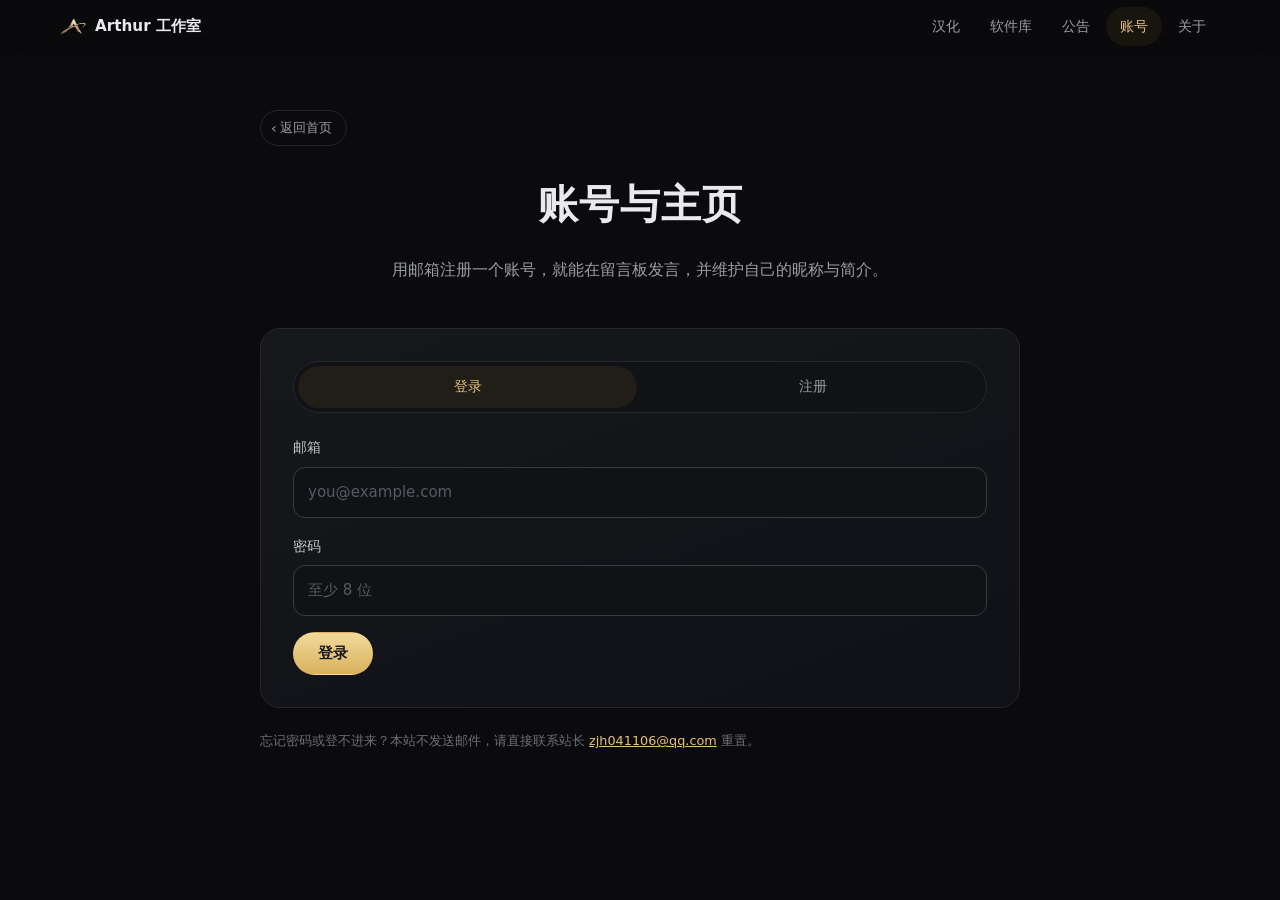
==== account.html @ 4f66f98a "feat: 邮箱登录 + 个人主页 + 站长审核留言板（Supabase RLS）" ====
<!DOCTYPE html>
<html lang="zh-CN">
<head>
  <meta charset="UTF-8">
  <meta name="viewport" content="width=device-width, initial-scale=1.0">
  <title>Arthur 工作室 - 账号与主页</title>
  <meta name="description" content="注册 Arthur 工作室账号，在留言板发言并维护自己的昵称与简介。">
  <meta name="theme-color" content="#0b0b0d">
  <link rel="icon" href="logo-mark.png">
  <link rel="stylesheet" href="subpage.css">
  <link rel="stylesheet" href="guestbook.css">
</head>

<body>

  <!-- ============ 常驻顶部导航：与公告页同一套，「账号」为当前栏目 ============ -->
  <nav class="globalnav" id="globalnav" aria-label="主导航">
    <div class="nav-inner">
      <a class="nav-brand" href="index.html">
        <img src="logo-mark.png" alt="" width="26" height="26">
        Arthur 工作室
      </a>

      <div class="nav-links">
        <a class="nav-link" href="index.html#hanhua">汉化</a>
        <a class="nav-link" href="softlib.html">软件库</a>
        <a class="nav-link" href="index.html#gonggao">公告</a>
        <a class="nav-link is-active" href="account.html" aria-current="page">账号</a>
        <a class="nav-link" href="index.html#about">关于</a>
      </div>
    </div>
  </nav>

  <div class="page">

    <a class="page-back" href="index.html"><span class="chev-l" aria-hidden="true">‹</span> 返回首页</a>

    <header class="hero">
      <h1>账号与主页</h1>
      <p>用邮箱注册一个账号，就能在留言板发言，并维护自己的昵称与简介。</p>
    </header>

    <!-- ============ 未登录：登录 / 注册 ============ -->
    <section class="panel" data-auth-guest>
      <div class="tabs" role="tablist" aria-label="登录或注册">
        <button class="tab is-active" type="button" data-tab="login">登录</button>
        <button class="tab" type="button" data-tab="signup">注册</button>
      </div>

      <form class="form" data-form-login>
        <label class="field">
          <span>邮箱</span>
          <input type="email" name="email" required autocomplete="username" placeholder="you@example.com">
        </label>
        <label class="field">
          <span>密码</span>
          <input type="password" name="password" required autocomplete="current-password" placeholder="至少 8 位">
        </label>
        <button class="btn btn-primary" type="submit">登录</button>
      </form>

      <form class="form" data-form-signup hidden>
        <label class="field">
          <span>昵称</span>
          <input type="text" name="username" required minlength="3" maxlength="20"
                 autocomplete="nickname" placeholder="3–20 个字符，会公开显示">
        </label>
        <label class="field">
          <span>邮箱</span>
          <input type="email" name="email" required autocomplete="username" placeholder="you@example.com">
        </label>
        <label class="field">
          <span>密码</span>
          <input type="password" name="password" required minlength="8"
                 autocomplete="new-password" placeholder="至少 8 位">
        </label>
        <button class="btn btn-primary" type="submit">注册并登录</button>
        <p class="form-hint">
          本站不发送任何邮件，注册后直接就能用。密码只用于这里，请不要复用其他网站的密码。
          注册即表示同意 <a href="privacy.html">隐私说明</a>。
        </p>
      </form>

      <p class="form-msg" data-guest-msg role="status"></p>
    </section>

    <!-- ============ 已登录：个人主页 ============ -->
    <section class="panel" data-auth-user hidden>
      <div class="profile-head">
        <span class="gb-avatar gb-avatar--lg" data-profile-avatar aria-hidden="true">?</span>
        <div>
          <h2 data-profile-name>加载中…</h2>
          <p class="profile-meta" data-profile-meta></p>
        </div>
        <button class="btn btn-ghost" type="button" data-action-logout>退出登录</button>
      </div>

      <h3 class="panel-sub">资料</h3>
      <form class="form" data-form-profile>
        <label class="field">
          <span>昵称</span>
          <input type="text" name="username" required minlength="3" maxlength="20">
        </label>
        <label class="field">
          <span>简介</span>
          <textarea name="bio" rows="3" maxlength="200" placeholder="一句话介绍自己（可选，最多 200 字）"></textarea>
        </label>
        <button class="btn btn-primary" type="submit">保存</button>
      </form>

      <h3 class="panel-sub">我的留言</h3>
      <ul class="gb-list" data-my-list></ul>
    </section>

    <p class="form-msg" data-user-msg role="status"></p>

    <p class="form-hint" style="margin-top:22px">
      忘记密码或登不进来？本站不发送邮件，请直接联系站长
      <a href="mailto:zjh041106@qq.com">zjh041106@qq.com</a> 重置。
    </p>

    <noscript>
      <p class="form-hint">账号功能需要启用 JavaScript 才能使用。</p>
    </noscript>

  </div>

  <!-- ============ 导航滚动态：一滚动就补一条细线 ============ -->
  <script>
    (function () {
      var nav = document.getElementById('globalnav');
      if (!nav) return;
      function onScroll() { nav.classList.toggle('is-stuck', window.scrollY > 4); }
      window.addEventListener('scroll', onScroll, { passive: true });
      onScroll();
    })();
  </script>

  <!-- supabase-js 放在仓库里，不用 CDN：国内加载稳、断网也能开 -->
  <script src="vendor/supabase.js" defer></script>
  <script src="supabase-client.js" defer></script>
  <script src="guestbook.js" defer></script>
  <script src="account.js" defer></script>
</body>
</html>
---- subpage.css ----
/* ============================================================
   账号页 / 站长后台 / 隐私说明 三个新页面的外壳样式
   —— 调色板与首页 :root 完全一致，导航与公告页同款；
   —— 首页不引用本文件，避免动到已有外观。
   ============================================================ */

* { margin: 0; padding: 0; box-sizing: border-box; }

:root {
  --bg: #0b0b0d;
  --bg-soft: #111216;
  --bg-deep: #08080a;
  --card: #17181c;
  --card-sel: #221d12;
  --line: #26272c;
  --line-soft: #232429;
  --line-strong: #3a3b42;
  --text: #eaeaec;
  --text-dim: #c4c6cb;
  --text-mute: #9a9da4;
  --text-faint: #6c6f76;
  --text-ghost: #565a61;
  --gold: #c9a227;
  --gold-line: rgba(201, 162, 39, 0.45);
  --gold-edge: #6b5620;
  --gold-wash: rgba(201, 162, 39, 0.08);
  --gold-wash-soft: rgba(201, 162, 39, 0.06);
  --gold-shadow: rgba(201, 162, 39, 0.26);
  --accent: #e3c274;
  --accent-hover: #f0d79a;
  --accent-line: rgba(227, 194, 116, 0.45);
  --accent-line-strong: rgba(227, 194, 116, 0.6);
  --accent-dot: rgba(227, 194, 116, 0.55);
  --accent-glow: rgba(227, 194, 116, 0.16);
  --accent-grad: linear-gradient(180deg, #f2d99b, #d9b25c);
  --accent-grad-hover: linear-gradient(180deg, #f9e5b8, #e6c877);
  --on-accent: #17181a;
  --warn: #f0b429;
  --warn-hover: #ffc95c;
  --warn-wash: rgba(240, 180, 41, 0.08);
  --warn-line: rgba(240, 180, 41, 0.38);
  --danger: #ff9c8a;
  --nav-h: 54px;
}

a { color: var(--accent); }

@view-transition { navigation: auto; }

.globalnav { view-transition-name: site-nav; }

::view-transition-old(root),
::view-transition-new(root) {
  animation-duration: 0.24s;
  animation-timing-function: cubic-bezier(0.33, 0, 0.2, 1);
}

::view-transition-old(site-nav),
::view-transition-new(site-nav) { animation: none; }

@supports not (view-transition-name: none) {
  body { animation: page-fade-in 0.26s ease-out both; }
}

@keyframes page-fade-in {
  from { opacity: 0; }
  to { opacity: 1; }
}

html { scroll-behavior: smooth; }

body {
  min-height: 100vh;
  background: var(--bg);
  color: var(--text);
  font-family: system-ui, -apple-system, "Segoe UI", "Microsoft YaHei", sans-serif;
  line-height: 1.8;
}

/* ---------- 顶部导航：与公告页同一套 ---------- */
.globalnav {
  position: sticky;
  top: 0;
  z-index: 60;
  height: var(--nav-h);
  background: rgba(11, 11, 13, 0.72);
  -webkit-backdrop-filter: saturate(180%) blur(20px);
  backdrop-filter: saturate(180%) blur(20px);
  border-bottom: 1px solid transparent;
  transition: border-color 0.25s, background 0.25s;
}

.globalnav.is-stuck {
  background: rgba(11, 11, 13, 0.86);
  border-bottom-color: var(--line);
}

.nav-inner {
  display: flex;
  align-items: center;
  gap: 30px;
  width: min(1160px, 92%);
  height: 100%;
  margin-inline: auto;
}

.nav-brand {
  display: inline-flex;
  align-items: center;
  gap: 9px;
  color: var(--text);
  font-size: 0.95rem;
  font-weight: 700;
  text-decoration: none;
  white-space: nowrap;
  flex: 0 0 auto;
}

.nav-brand img { width: 26px; height: 26px; object-fit: contain; }

.nav-links { display: flex; align-items: center; gap: 2px; margin-left: auto; }

.nav-link {
  padding: 7px 14px;
  border-radius: 999px;
  color: var(--text-mute);
  font-size: 0.9rem;
  text-decoration: none;
  white-space: nowrap;
  transition: color 0.2s, background 0.2s, transform 0.16s;
}

.nav-link:hover { color: var(--text); background: rgba(255, 255, 255, 0.05); }

.nav-link.is-active { color: var(--accent); background: var(--gold-wash); }

.nav-link:active { transform: scale(0.96); }

@media (max-width: 640px) {
  :root { --nav-h: 50px; }
  .nav-inner { gap: 10px; }
  .nav-brand { font-size: 0.86rem; gap: 7px; }
  .nav-brand img { width: 22px; height: 22px; }
  .nav-link { padding: 6px 8px; font-size: 0.82rem; }
}

[id] { scroll-margin-top: calc(var(--nav-h) + 16px); }

/* ---------- 页面主体 ---------- */
.page { width: min(760px, 92%); margin: 56px auto 80px; }
.page--wide { width: min(1040px, 94%); }

/* 返回入口：与公告页同款胶囊 */
.page-back {
  display: inline-flex;
  align-items: center;
  gap: 3px;
  margin-bottom: 22px;
  padding: 5px 14px 5px 10px;
  border: 1px solid var(--line);
  border-radius: 999px;
  color: var(--text-mute);
  font-size: 0.82rem;
  text-decoration: none;
  transition: color 0.2s, border-color 0.2s, background 0.2s, transform 0.16s;
}

.page-back:hover {
  color: var(--accent);
  border-color: var(--accent-line);
  background: var(--gold-wash);
}

.page-back:active { transform: scale(0.96); }
.page-back .chev-l { font-size: 1.1em; line-height: 1; transform: translateY(-0.5px); }

/* ---------- 欢迎区 ---------- */
.hero { text-align: center; margin-bottom: 44px; }
.hero h1 { font-size: clamp(1.75rem, 4.5vw, 2.5rem); letter-spacing: 1px; margin-bottom: 16px; }
.hero p { color: var(--text-mute); font-size: 0.98rem; max-width: 34em; margin: 0 auto; text-wrap: pretty; }

/* ---------- 面板 ---------- */
.panel {
  padding: clamp(20px, 3vw, 32px);
  border: 1px solid var(--line);
  border-radius: 20px;
  background: linear-gradient(160deg, #17181c 0%, #101116 100%);
}

.panel + .panel { margin-top: 18px; }
.panel[hidden] { display: none; }

.panel-sub {
  margin: 28px 0 14px;
  padding-top: 22px;
  border-top: 1px solid var(--line-soft);
  font-size: 1rem;
  font-weight: 700;
}

/* ---------- 标签页 ---------- */
.tabs {
  display: flex;
  gap: 6px;
  margin-bottom: 22px;
  padding: 4px;
  border: 1px solid var(--line);
  border-radius: 999px;
  background: var(--bg-soft);
}

.tab {
  flex: 1;
  padding: 8px 16px;
  border: 0;
  border-radius: 999px;
  background: none;
  color: var(--text-mute);
  font: inherit;
  font-size: 0.9rem;
  cursor: pointer;
  transition: color 0.2s, background 0.2s;
}

.tab:hover { color: var(--text); }
.tab.is-active { background: var(--gold-wash); color: var(--accent); }

/* ---------- 表单 ---------- */
.form { display: grid; gap: 16px; }
.form[hidden] { display: none; }

.field { display: grid; gap: 7px; }
.field > span { color: var(--text-dim); font-size: 0.86rem; }

.field input,
.field textarea {
  width: 100%;
  padding: 11px 14px;
  border: 1px solid var(--line-strong);
  border-radius: 12px;
  background: var(--bg-soft);
  color: var(--text);
  font: inherit;
  font-size: 0.94rem;
  transition: border-color 0.2s, box-shadow 0.2s;
}

.field input:focus,
.field textarea:focus {
  outline: none;
  border-color: var(--accent-line-strong);
  box-shadow: 0 0 0 3px var(--accent-glow);
}

.field input::placeholder,
.field textarea::placeholder { color: var(--text-ghost); }

.field textarea { resize: vertical; line-height: 1.7; }

.form .btn { justify-self: start; }
.form-hint { color: var(--text-faint); font-size: 0.8rem; line-height: 1.7; }

.form-msg { margin-top: 14px; color: var(--text-mute); font-size: 0.86rem; }
.form-msg:empty { display: none; }
.form-msg.is-ok { color: var(--accent); }
.form-msg.is-error { color: var(--danger); }

/* ---------- 资料头 ---------- */
.profile-head { display: flex; align-items: center; gap: 16px; flex-wrap: wrap; }
.profile-head h2 { font-size: 1.25rem; letter-spacing: 0.01em; }
.profile-meta { color: var(--text-faint); font-size: 0.82rem; }
.profile-head .btn { margin-left: auto; }

/* ---------- 按钮（与首页 .btn 同一套） ---------- */
.btn {
  display: inline-flex;
  align-items: center;
  justify-content: center;
  gap: 8px;
  padding: 11px 24px;
  border-radius: 999px;
  border: 1px solid transparent;
  font-size: 0.92rem;
  font-family: inherit;
  text-decoration: none;
  cursor: pointer;
  transition: background 0.2s, border-color 0.2s, color 0.2s, transform 0.2s, box-shadow 0.2s;
}

.btn-primary { background: var(--accent-grad); color: var(--on-accent); font-weight: 600; }

.btn-primary:hover {
  background: var(--accent-grad-hover);
  transform: translateY(-1px);
  box-shadow: 0 10px 26px var(--gold-shadow);
}

.btn-ghost { border-color: var(--accent-line); color: var(--accent); }
.btn-ghost:hover { border-color: var(--accent-line-strong); background: var(--gold-wash); }
.btn--danger { border-color: rgba(255, 156, 138, 0.45); color: var(--danger); }
.btn--danger:hover { background: rgba(255, 156, 138, 0.08); }
.btn--sm { padding: 5px 14px; font-size: 0.82rem; }
.btn:active { transform: scale(0.97); }
.btn:disabled { opacity: 0.55; cursor: default; transform: none; box-shadow: none; }

/* ---------- 后台：列表操作区 ---------- */
.adm-actions { display: flex; gap: 8px; flex-wrap: wrap; margin-top: 12px; }
.adm-meta { color: var(--text-faint); font-size: 0.8rem; margin-top: 8px; }
.adm-user { display: flex; align-items: center; gap: 12px; flex-wrap: wrap; padding: 12px 0; border-bottom: 1px solid var(--line-soft); }
.adm-user:last-child { border-bottom: 0; }
.adm-user-main { min-width: 0; flex: 1 1 200px; }
.adm-user-name { font-weight: 600; font-size: 0.92rem; }
.adm-user-sub { color: var(--text-faint); font-size: 0.78rem; }
.adm-tag { padding: 1px 8px; border-radius: 999px; border: 1px solid var(--line-strong); color: var(--text-faint); font-size: 0.72rem; }
.adm-tag--ok { border-color: var(--accent-line); background: var(--gold-wash); color: var(--accent); }
.adm-tag--warn { border-color: var(--warn-line); background: var(--warn-wash); color: var(--warn); }

/* ---------- 面板小标题 / 文档页 ---------- */
.panel-title { font-size: 1.05rem; font-weight: 700; margin-bottom: 14px; }

.doc h2 { font-size: 1.02rem; font-weight: 700; margin: 26px 0 10px; }
.doc h2:first-child { margin-top: 0; }
.doc p { color: var(--text-dim); font-size: 0.92rem; }
.doc p + p { margin-top: 10px; }
.doc ul { margin: 10px 0 0; padding-left: 1.2em; color: var(--text-dim); font-size: 0.92rem; }
.doc li + li { margin-top: 6px; }
.doc a { color: var(--accent); }

@media (max-width: 560px) {
  .page { margin: 36px auto 56px; }
  .profile-head .btn { margin-left: 0; width: 100%; }
  .form .btn { justify-self: stretch; }
}
---- guestbook.css ----
/* ============================================================
   留言板 / 账号 / 站长后台：新增组件样式
   —— 只新增 .gb-* 等类名，不改动任何页面原有外观；
   —— 颜色全部取全站变量（index.html 的 :root），换配色仍只改那一处。
   ============================================================ */

/* ---------- 容器 ---------- */
.gb { display: grid; gap: 16px; }

/* 输入区 / 未登录提示：与主推卡同色系，但更轻 */
.gb-composer {
  padding: 18px 20px;
  border: 1px solid var(--line);
  border-radius: 18px;
  background: linear-gradient(160deg, #17181c 0%, #101116 100%);
}

.gb-tip { color: var(--text-mute); font-size: 0.9rem; }
.gb-tip a { color: var(--accent); text-decoration: none; }
.gb-tip a:hover { text-decoration: underline; }

/* ---------- 输入框 ---------- */
.gb-textarea {
  width: 100%;
  min-height: 104px;
  padding: 13px 15px;
  border: 1px solid var(--line-strong);
  border-radius: 12px;
  background: var(--bg-soft);
  color: var(--text);
  font: inherit;
  font-size: 0.94rem;
  line-height: 1.75;
  resize: vertical;
  transition: border-color 0.2s, box-shadow 0.2s;
}

.gb-textarea::placeholder { color: var(--text-ghost); }

.gb-textarea:focus {
  outline: none;
  border-color: var(--accent-line-strong);
  box-shadow: 0 0 0 3px var(--accent-glow);
}

.gb-submit-row {
  display: flex;
  align-items: center;
  gap: 14px;
  margin-top: 12px;
  flex-wrap: wrap;
}

.gb-submit-row .btn { margin-left: auto; }

.gb-count { color: var(--text-faint); font-size: 0.8rem; font-variant-numeric: tabular-nums; }
.gb-count.is-over { color: var(--danger); }

.gb-hint { color: var(--text-faint); font-size: 0.8rem; }

/* ---------- 状态行 ---------- */
.gb-status {
  padding: 10px 14px;
  border: 1px solid var(--line);
  border-left: 3px solid var(--line-strong);
  border-radius: 10px;
  color: var(--text-mute);
  font-size: 0.86rem;
}

.gb-status[hidden] { display: none; }
.gb-status.is-ok { border-left-color: var(--accent); color: var(--text-dim); background: var(--gold-wash); }
.gb-status.is-error { border-left-color: var(--danger); color: var(--danger); background: rgba(255, 156, 138, 0.07); }

/* ---------- 列表 ---------- */
.gb-list { list-style: none; display: grid; gap: 12px; margin: 0; padding: 0; }

.gb-item {
  display: grid;
  grid-template-columns: 40px minmax(0, 1fr);
  gap: 14px;
  padding: 16px 18px;
  border: 1px solid var(--line);
  border-radius: 16px;
  background: var(--card);
}

/* 自己的留言（含待审）单独描金边，一眼能认出来 */
.gb-item.is-own {
  border-color: var(--accent-line);
  background: linear-gradient(160deg, #1b1a15 0%, #14151a 100%);
}

/* 头像占位：首字 + 昵称哈希出来的色相，不存图、不占带宽 */
.gb-avatar {
  display: inline-flex;
  align-items: center;
  justify-content: center;
  width: 40px;
  height: 40px;
  border-radius: 50%;
  background: hsl(var(--gb-hue, 42) 26% 23%);
  color: hsl(var(--gb-hue, 42) 60% 76%);
  font-size: 1rem;
  font-weight: 700;
  line-height: 1;
  user-select: none;
  flex: none;
}

.gb-avatar--lg { width: 56px; height: 56px; font-size: 1.35rem; }

.gb-item-body { min-width: 0; }

.gb-item-head { display: flex; align-items: baseline; gap: 10px; flex-wrap: wrap; }
.gb-name { font-weight: 600; font-size: 0.92rem; color: var(--text); }
.gb-time { color: var(--text-ghost); font-size: 0.78rem; font-variant-numeric: tabular-nums; }

.gb-badge {
  padding: 1px 8px;
  border-radius: 999px;
  border: 1px solid var(--warn-line);
  background: var(--warn-wash);
  color: var(--warn);
  font-size: 0.72rem;
  line-height: 1.7;
}

.gb-badge--mine { border-color: var(--accent-line); background: var(--gold-wash); color: var(--accent); }
.gb-badge--gone { border-color: var(--line-strong); background: transparent; color: var(--text-faint); }

.gb-text {
  margin-top: 8px;
  color: var(--text-dim);
  font-size: 0.92rem;
  white-space: pre-wrap;    /* 保留用户自己敲的换行 */
  overflow-wrap: anywhere;  /* 超长串不撑破卡片 */
}

.gb-act {
  margin-top: 10px;
  padding: 0;
  border: 0;
  background: none;
  color: var(--text-faint);
  font: inherit;
  font-size: 0.8rem;
  cursor: pointer;
  transition: color 0.2s;
}

.gb-act:hover { color: var(--danger); }

/* ---------- 加载更多 / 空状态 ---------- */
.gb-more-wrap { display: flex; justify-content: center; }
.gb-empty { padding: 28px 0; text-align: center; color: var(--text-faint); font-size: 0.88rem; }

@media (max-width: 560px) {
  .gb-item { grid-template-columns: 34px minmax(0, 1fr); gap: 11px; padding: 14px; }
  .gb-avatar { width: 34px; height: 34px; font-size: 0.9rem; }
}
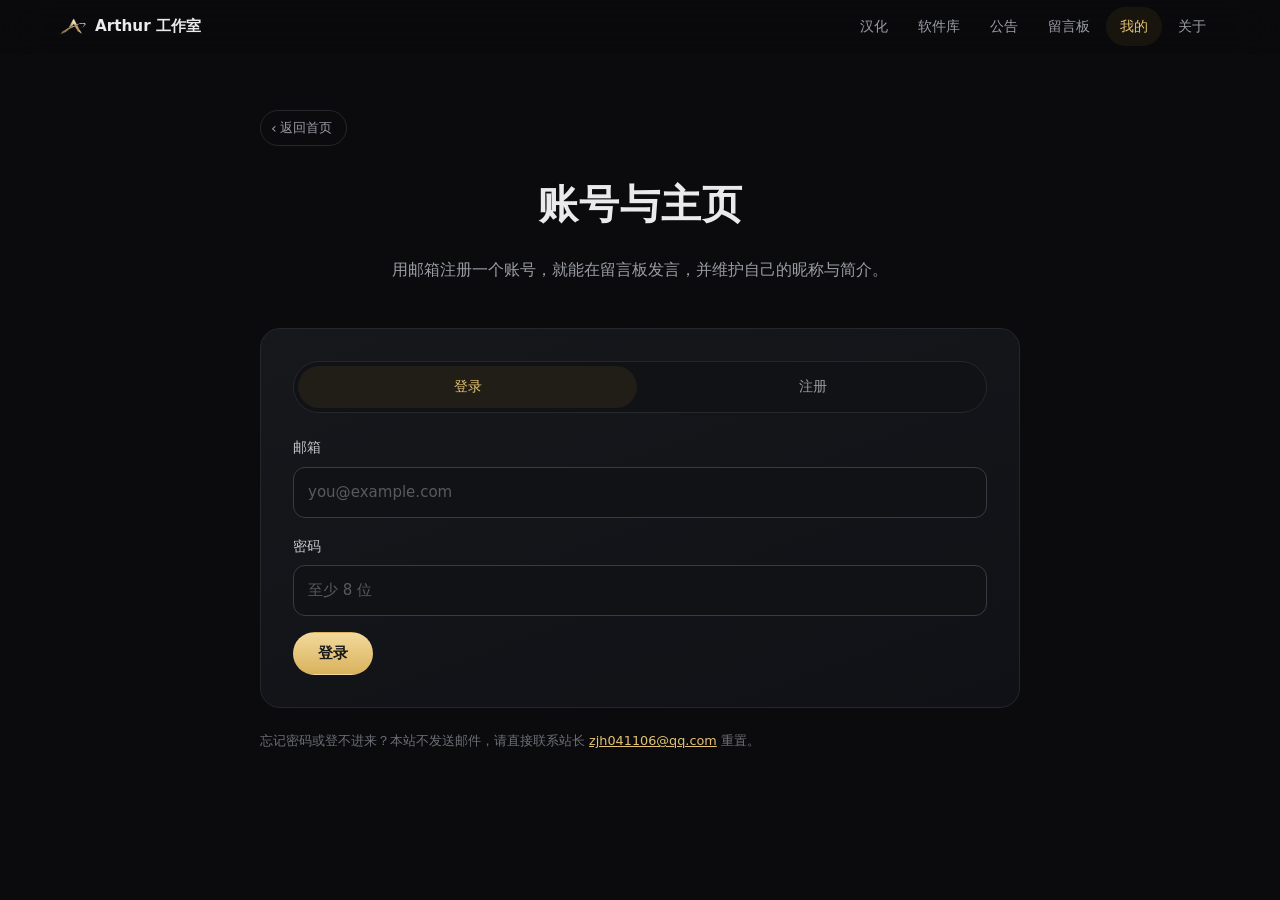
==== commit 43b84c9d: "feat(nav): 导航统一为 汉化/软件库/公告/留言板/我的/关于，账号改名我的" ====
--- a/account.html
+++ b/account.html
@@ -25,7 +25,8 @@
         <a class="nav-link" href="index.html#hanhua">汉化</a>
         <a class="nav-link" href="softlib.html">软件库</a>
         <a class="nav-link" href="index.html#gonggao">公告</a>
-        <a class="nav-link is-active" href="account.html" aria-current="page">账号</a>
+        <a class="nav-link" href="index.html#liuyan">留言板</a>
+        <a class="nav-link is-active" href="account.html" aria-current="page">我的</a>
         <a class="nav-link" href="index.html#about">关于</a>
       </div>
     </div>
--- a/subpage.css
+++ b/subpage.css
@@ -118,7 +118,17 @@
 
 .nav-brand img { width: 26px; height: 26px; object-fit: contain; }
 
-.nav-links { display: flex; align-items: center; gap: 2px; margin-left: auto; }
+.nav-links {
+  display: flex;
+  align-items: center;
+  gap: 2px;
+  margin-left: auto;
+  min-width: 0;
+  overflow-x: auto;          /* 窄屏放不下时可横向滑动，不会把整页撑宽 */
+  scrollbar-width: none;
+}
+
+.nav-links::-webkit-scrollbar { display: none; }
 
 .nav-link {
   padding: 7px 14px;
@@ -303,6 +313,38 @@
 .btn:active { transform: scale(0.97); }
 .btn:disabled { opacity: 0.55; cursor: default; transform: none; box-shadow: none; }
 
+/* ---------- 等待态：按钮里转圈 + 文案，避免"点了没反应" ---------- */
+.btn.is-loading,
+.gb-act.is-loading { pointer-events: none; }
+
+.btn.is-loading::before,
+.gb-act.is-loading::before {
+  content: "";
+  display: inline-block;
+  width: 0.78em;
+  height: 0.78em;
+  margin-right: 0.4em;
+  border: 2px solid currentColor;
+  border-top-color: transparent;
+  border-radius: 50%;
+  vertical-align: -0.08em;
+  animation: btn-spin 0.7s linear infinite;
+}
+
+/* 转圈时别被 :disabled 的 0.55 透明度糊掉 */
+.btn.is-loading:disabled { opacity: 0.85; }
+
+/* 提交中，表单里的输入框变淡，暗示"先别改" */
+.form[aria-busy="true"] .field input,
+.form[aria-busy="true"] .field textarea { opacity: 0.55; }
+
+@keyframes btn-spin { to { transform: rotate(360deg); } }
+
+@media (prefers-reduced-motion: reduce) {
+  .btn.is-loading::before,
+  .gb-act.is-loading::before { animation-duration: 2.4s; }
+}
+
 /* ---------- 后台：列表操作区 ---------- */
 .adm-actions { display: flex; gap: 8px; flex-wrap: wrap; margin-top: 12px; }
 .adm-meta { color: var(--text-faint); font-size: 0.8rem; margin-top: 8px; }
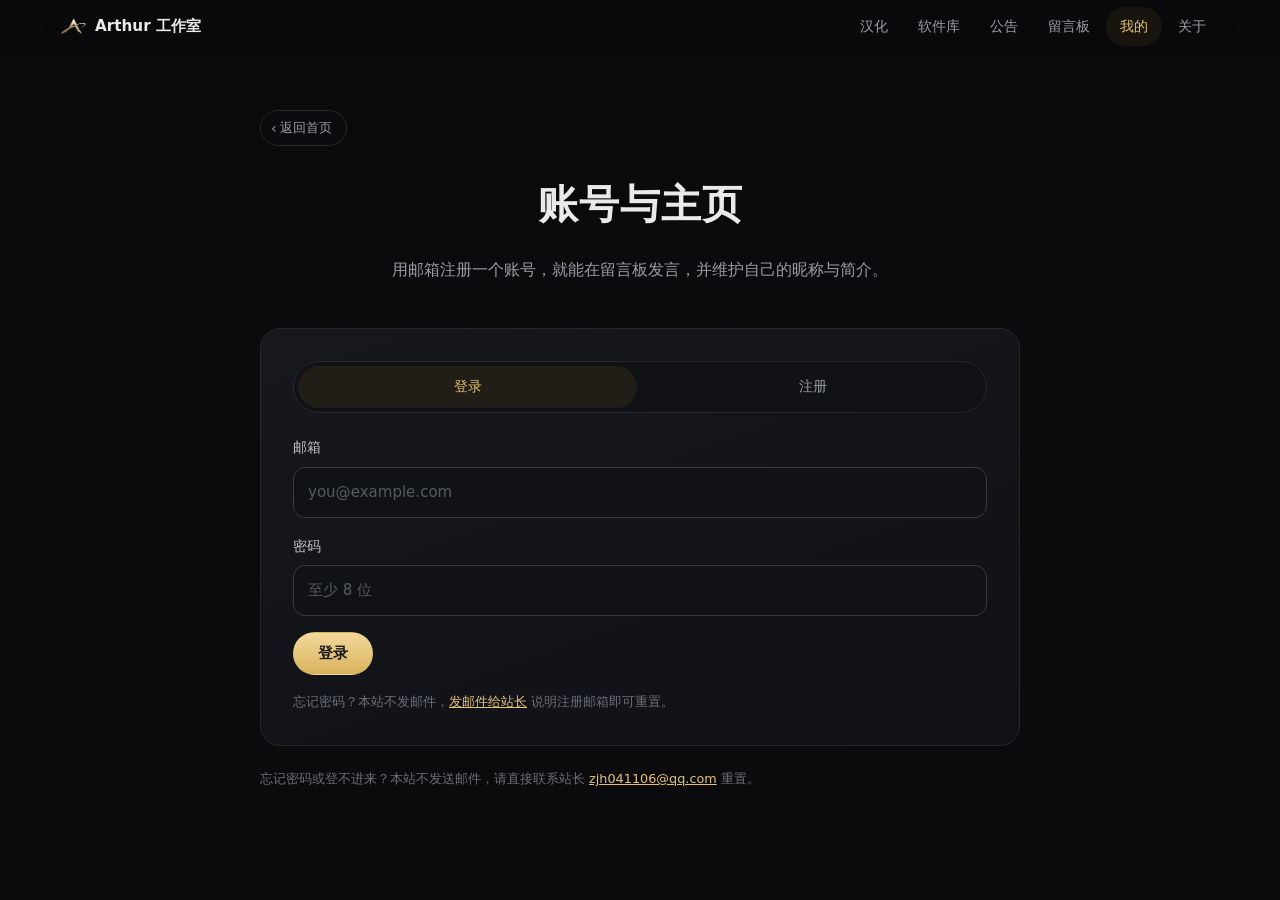
==== commit 42d5bbbb: "feat: 后台一键重置用户密码（本站不发邮件） - db/08_admin_reset_password.sql: gb_admin_users() 补 email 列；新增 gb_admin_re" ====
--- a/account.html
+++ b/account.html
@@ -58,6 +58,9 @@
           <input type="password" name="password" required autocomplete="current-password" placeholder="至少 8 位">
         </label>
         <button class="btn btn-primary" type="submit">登录</button>
+        <p class="form-hint">
+          忘记密码？本站不发邮件，<a href="mailto:zjh041106@qq.com">发邮件给站长</a> 说明注册邮箱即可重置。
+        </p>
       </form>
 
       <form class="form" data-form-signup hidden>
--- a/subpage.css
+++ b/subpage.css
@@ -275,6 +275,20 @@
 .form-msg.is-ok { color: var(--accent); }
 .form-msg.is-error { color: var(--danger); }
 
+/* ---------- 站长两步验证：二维码 ---------- */
+/* Supabase 返回的 qr_code 是一段 SVG，前端转成 data URI 塞进 <img>，
+   所以这里只需要一块白底把二维码衬出来。 */
+.mfa-qr { margin: 16px 0 10px; }
+.mfa-qr img {
+  display: block;
+  width: 180px;
+  height: 180px;
+  padding: 10px;
+  border-radius: 12px;
+  background: #fff;
+}
+.mfa-qr img:not([src]) { visibility: hidden; }
+
 /* ---------- 资料头 ---------- */
 .profile-head { display: flex; align-items: center; gap: 16px; flex-wrap: wrap; }
 .profile-head h2 { font-size: 1.25rem; letter-spacing: 0.01em; }
@@ -357,6 +371,21 @@
 .adm-tag--ok { border-color: var(--accent-line); background: var(--gold-wash); color: var(--accent); }
 .adm-tag--warn { border-color: var(--warn-line); background: var(--warn-wash); color: var(--warn); }
 
+/* ---------- 后台：重置密码弹窗 ---------- */
+.adm-dialog {
+  width: min(460px, calc(100vw - 28px));
+  padding: 0;
+  border: 1px solid var(--line-strong);
+  border-radius: 16px;
+  background: var(--card);
+  color: var(--text);
+  box-shadow: 0 24px 60px rgba(0, 0, 0, 0.55);
+}
+.adm-dialog::backdrop { background: rgba(0, 0, 0, 0.62); }
+.adm-dialog-inner { display: grid; gap: 14px; padding: 22px 22px 18px; }
+.adm-dialog-inner .panel-title { margin-bottom: 0; }
+.adm-dialog-actions { display: flex; justify-content: flex-end; flex-wrap: wrap; gap: 10px; margin-top: 2px; }
+
 /* ---------- 面板小标题 / 文档页 ---------- */
 .panel-title { font-size: 1.05rem; font-weight: 700; margin-bottom: 14px; }
 
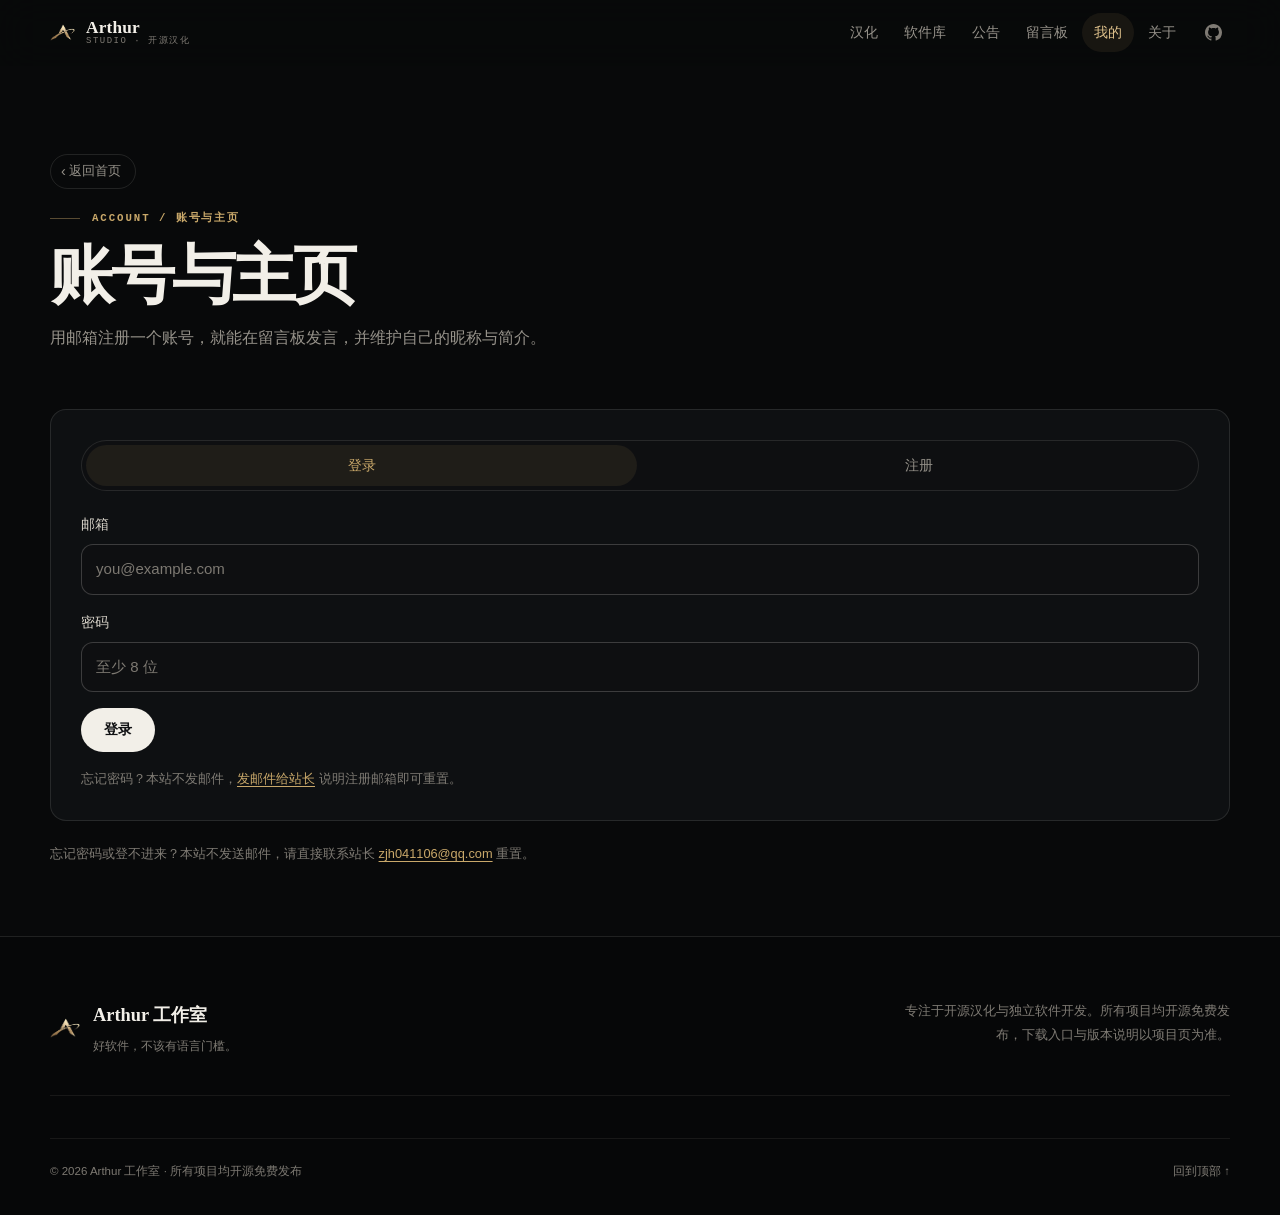
==== commit b667a53e: "账号页（我的）对齐全站黑金主题：新导航/页首/卡片/footer" ====
--- a/account.html
+++ b/account.html
@@ -8,41 +8,71 @@
   <meta name="theme-color" content="#0b0b0d">
   <link rel="icon" href="logo-mark.png">
   <link rel="stylesheet" href="subpage.css">
+  <link rel="stylesheet" href="stage1.css">
   <link rel="stylesheet" href="guestbook.css">
+  <link rel="stylesheet" href="stage4.css">
 </head>
 
 <body>
 
-  <!-- ============ 常驻顶部导航：与公告页同一套，「账号」为当前栏目 ============ -->
+  <a class="skip-link" href="#main-content">跳到主要内容</a>
+
+  <!-- ============ 常驻顶部导航：与全站同一套，「我的」为当前栏目 ============ -->
   <nav class="globalnav" id="globalnav" aria-label="主导航">
-    <div class="nav-inner">
-      <a class="nav-brand" href="index.html">
-        <img src="logo-mark.png" alt="" width="26" height="26">
-        Arthur 工作室
+    <div class="wrap">
+      <a class="nav-brand" href="index.html" aria-label="Arthur 工作室首页">
+        <img src="logo-mark.png" alt="" width="25" height="25">
+        <span class="nav-brand-name">
+          <strong>Arthur</strong>
+          <small>Studio · 开源汉化</small>
+        </span>
       </a>
 
       <div class="nav-links">
         <a class="nav-link" href="index.html#hanhua">汉化</a>
         <a class="nav-link" href="softlib.html">软件库</a>
-        <a class="nav-link" href="index.html#gonggao">公告</a>
+        <a class="nav-link" href="notice.html">公告</a>
         <a class="nav-link" href="index.html#liuyan">留言板</a>
         <a class="nav-link is-active" href="account.html" aria-current="page">我的</a>
         <a class="nav-link" href="index.html#about">关于</a>
-      </div>
+        <a class="nav-gh" href="https://github.com" target="_blank" rel="noopener" aria-label="GitHub 首页">
+          <svg width="17" height="17" viewBox="0 0 16 16" fill="currentColor" aria-hidden="true">
+            <path d="M8 0C3.58 0 0 3.58 0 8c0 3.54 2.29 6.53 5.47 7.59.4.07.55-.17.55-.38 0-.19-.01-.82-.01-1.49-2.01.37-2.53-.49-2.69-.94-.09-.23-.48-.94-.82-1.13-.28-.15-.68-.52-.01-.53.63-.01 1.08.58 1.23.82.72 1.21 1.87.87 2.33.66.07-.52.28-.87.51-1.07-1.78-.2-3.64-.89-3.64-3.95 0-.87.31-1.59.82-2.15-.08-.2-.36-1.02.08-2.12 0 0 .67-.21 2.2.82.64-.18 1.32-.27 2-.27s1.36.09 2 .27c1.53-1.04 2.2-.82 2.2-.82.44 1.1.16 1.92.08 2.12.51.56.82 1.27.82 2.15 0 3.07-1.87 3.75-3.65 3.95.29.25.54.73.54 1.48 0 1.07-.01 1.93-.01 2.2 0 .21.15.46.55.38A8.01 8.01 0 0 0 16 8c0-4.42-3.58-8-8-8z"/>
+          </svg>
+        </a>
+      </div>
+
+      <details class="nav-mobile">
+        <summary aria-label="打开导航菜单"><span></span><span></span></summary>
+        <nav class="nav-mobile-panel" aria-label="移动端导航">
+          <a href="index.html#hanhua">汉化 <span>01</span></a>
+          <a href="softlib.html">软件库 <span>02</span></a>
+          <a href="notice.html">公告 <span>03</span></a>
+          <a href="index.html#liuyan">留言板 <span>04</span></a>
+          <a href="account.html">我的 <span>05</span></a>
+          <a href="index.html#about">关于 <span>06</span></a>
+          <a href="https://github.com" target="_blank" rel="noopener">GitHub <span>↗</span></a>
+        </nav>
+      </details>
     </div>
   </nav>
 
-  <div class="page">
-
-    <a class="page-back" href="index.html"><span class="chev-l" aria-hidden="true">‹</span> 返回首页</a>
-
-    <header class="hero">
-      <h1>账号与主页</h1>
-      <p>用邮箱注册一个账号，就能在留言板发言，并维护自己的昵称与简介。</p>
-    </header>
+<main id="main-content">
+
+  <header class="admin-head">
+    <div class="wrap">
+      <a class="page-back" href="index.html"><span class="chev-l" aria-hidden="true">‹</span> 返回首页</a>
+      <p class="eyebrow">Account / 账号与主页</p>
+      <h1 class="admin-title">账号与主页</h1>
+      <p class="admin-lead">用邮箱注册一个账号，就能在留言板发言，并维护自己的昵称与简介。</p>
+    </div>
+  </header>
+
+  <div class="section admin-body">
+    <div class="wrap">
 
     <!-- ============ 未登录：登录 / 注册 ============ -->
-    <section class="panel" data-auth-guest>
+    <section class="adm-card" data-auth-guest>
       <div class="tabs" role="tablist" aria-label="登录或注册">
         <button class="tab is-active" type="button" data-tab="login">登录</button>
         <button class="tab" type="button" data-tab="signup">注册</button>
@@ -89,12 +119,16 @@
     </section>
 
     <!-- ============ 已登录：个人主页 ============ -->
-    <section class="panel" data-auth-user hidden>
+    <section class="adm-card" data-auth-user hidden>
       <div class="profile-head">
         <span class="gb-avatar gb-avatar--lg" data-profile-avatar aria-hidden="true">?</span>
         <div>
           <h2 data-profile-name>加载中…</h2>
           <p class="profile-meta" data-profile-meta></p>
+          <p class="form-msg is-error" data-ban-note hidden></p>
+          <p class="form-hint" data-guest-hint hidden>
+            这是一张游客通行证：昵称由系统分配，不能修改。想自定义资料请注册正式账号。
+          </p>
         </div>
         <button class="btn btn-ghost" type="button" data-action-logout>退出登录</button>
       </div>
@@ -127,22 +161,64 @@
       <p class="form-hint">账号功能需要启用 JavaScript 才能使用。</p>
     </noscript>
 
-  </div>
+      </div>
+    </div>
+
+  </main>
+
+  <footer>
+    <div class="wrap">
+      <div class="footer-top">
+        <a class="footer-brand" href="index.html">
+          <img src="logo-mark.png" alt="" width="30" height="30">
+          <span class="footer-brand-name">
+            <strong>Arthur 工作室</strong>
+            <span>好软件，不该有语言门槛。</span>
+          </span>
+        </a>
+        <p class="footer-statement">专注于开源汉化与独立软件开发。所有项目均开源免费发布，下载入口与版本说明以项目页为准。</p>
+      </div>
+      <div class="footer-bottom">
+        <span>© <span id="year"></span> Arthur 工作室 · 所有项目均开源免费发布</span>
+        <a href="#main-content">回到顶部 ↑</a>
+      </div>
+    </div>
+  </footer>
 
   <!-- ============ 导航滚动态：一滚动就补一条细线 ============ -->
   <script>
     (function () {
       var nav = document.getElementById('globalnav');
-      if (!nav) return;
-      function onScroll() { nav.classList.toggle('is-stuck', window.scrollY > 4); }
-      window.addEventListener('scroll', onScroll, { passive: true });
-      onScroll();
+      if (nav) {
+        function onScroll() { nav.classList.toggle('is-stuck', window.scrollY > 4); }
+        window.addEventListener('scroll', onScroll, { passive: true });
+        onScroll();
+      }
+
+      /* 移动端导航：点链接或点空白处收起，Esc 关闭 */
+      var mobileNav = document.querySelector('.nav-mobile');
+      if (mobileNav) {
+        mobileNav.querySelectorAll('a').forEach(function (a) {
+          a.addEventListener('click', function () { mobileNav.open = false; });
+        });
+        document.addEventListener('click', function (e) {
+          if (mobileNav.open && !mobileNav.contains(e.target)) mobileNav.open = false;
+        });
+        document.addEventListener('keydown', function (e) {
+          if (e.key === 'Escape') mobileNav.open = false;
+        });
+      }
+
+      var yearEl = document.getElementById('year');
+      if (yearEl) yearEl.textContent = new Date().getFullYear();
     })();
   </script>
 
   <!-- supabase-js 放在仓库里，不用 CDN：国内加载稳、断网也能开 -->
   <script src="vendor/supabase.js" defer></script>
+  <script src="supabase-env.local.js" defer></script>
   <script src="supabase-client.js" defer></script>
+  <script src="activity.js" defer></script>
   <script src="guestbook.js" defer></script>
   <script src="account.js" defer></script>
 </body>
--- a/subpage.css
+++ b/subpage.css
@@ -371,6 +371,9 @@
 .adm-tag--ok { border-color: var(--accent-line); background: var(--gold-wash); color: var(--accent); }
 .adm-tag--warn { border-color: var(--warn-line); background: var(--warn-wash); color: var(--warn); }
 
+/* 封号弹窗里的快捷时长按钮 */
+.adm-quick { display: flex; flex-wrap: wrap; gap: 8px; }
+
 /* ---------- 后台：重置密码弹窗 ---------- */
 .adm-dialog {
   width: min(460px, calc(100vw - 28px));
--- a/stage1.css
+++ b/stage1.css
@@ -0,0 +1,3291 @@
+/* ============================================================
+   Arthur Studio · Stage 1 visual system
+   Scope: index.html + silverdaw.html only.
+   Legacy variable names are kept because the shared guestbook /
+   guest-gate / download-gate code still reads them.
+   ============================================================ */
+
+:root {
+  --bg: #08090a;
+  --bg-soft: #0e0f11;
+  --bg-deep: #060708;
+  --surface: #0e1012;
+  --surface-2: #131519;
+  --surface-3: #191b1f;
+  --line: rgba(244, 241, 234, 0.11);
+  --line-soft: rgba(244, 241, 234, 0.07);
+  --line-strong: rgba(244, 241, 234, 0.2);
+  --ink: #f2efe8;
+  --ink-soft: #d8d3c9;
+  --body: #b4b0a7;
+  --muted: #96928a;
+  --faint: #7f7b74;
+  --ghost: #7d7972;
+
+  --gold: #c9a86a;
+  --gold-bright: #e0c28d;
+  --gold-line: rgba(201, 168, 106, 0.42);
+  --gold-line-strong: rgba(201, 168, 106, 0.68);
+  --gold-wash: rgba(201, 168, 106, 0.09);
+  --gold-wash-soft: rgba(201, 168, 106, 0.055);
+  --gold-shadow: rgba(201, 168, 106, 0.2);
+  --gold-edge: #715b32;
+
+  /* Legacy aliases used by shared JS/CSS */
+  --card: #0e1012;
+  --card-sel: #1b1914;
+  --text: #f2efe8;
+  --text-dim: #d8d3c9;
+  --text-mute: #96928a;
+  --text-faint: #7f7b74;
+  --text-ghost: #7d7972;
+  --accent: #c9a86a;
+  --accent-hover: #e0c28d;
+  --accent-line: rgba(201, 168, 106, 0.42);
+  --accent-line-strong: rgba(201, 168, 106, 0.68);
+  --accent-dot: rgba(201, 168, 106, 0.6);
+  --accent-glow: rgba(201, 168, 106, 0.14);
+  --accent-grad: linear-gradient(180deg, #f7f3ea, #ded8ca);
+  --accent-grad-hover: linear-gradient(180deg, #fffdf7, #ece6d9);
+  --on-accent: #111214;
+  --paper: #f2efe8;
+  --on-paper: #111214;
+
+  --warn: #e8b45d;
+  --warn-hover: #f5ca7e;
+  --warn-wash: rgba(232, 180, 93, 0.08);
+  --warn-line: rgba(232, 180, 93, 0.34);
+  --danger: #ee9c8c;
+
+  --font-sans: "SF Pro Display", "SF Pro Text", -apple-system, BlinkMacSystemFont,
+    "Segoe UI", "PingFang SC", "Hiragino Sans GB", "Microsoft YaHei", sans-serif;
+  --font-serif: "Iowan Old Style", "Baskerville", "Times New Roman",
+    "Songti SC", "STSong", serif;
+  --font-mono: "SFMono-Regular", "Cascadia Code", "Roboto Mono", Consolas,
+    "Liberation Mono", monospace;
+
+  --nav-h: 66px;
+  --chap-h: 52px;
+  --wrap: min(1180px, calc(100% - 48px));
+  --ease: cubic-bezier(0.22, 0.61, 0.36, 1);
+  --radius-lg: 24px;
+  --radius-md: 16px;
+  --radius-sm: 10px;
+}
+
+*,
+*::before,
+*::after {
+  box-sizing: border-box;
+  margin: 0;
+  padding: 0;
+}
+
+html {
+  scroll-behavior: smooth;
+  background: var(--bg);
+  -webkit-text-size-adjust: 100%;
+}
+
+html.is-restoring {
+  scroll-behavior: auto;
+}
+
+body {
+  min-width: 0;
+  background: var(--bg);
+  color: var(--body);
+  font-family: var(--font-sans);
+  font-size: 16px;
+  line-height: 1.75;
+  -webkit-font-smoothing: antialiased;
+  text-rendering: optimizeLegibility;
+  font-feature-settings: "kern" 1, "liga" 1;
+}
+
+img {
+  display: block;
+  max-width: 100%;
+  height: auto;
+}
+
+button,
+input,
+textarea {
+  font: inherit;
+}
+
+button {
+  cursor: pointer;
+}
+
+a {
+  color: var(--accent);
+  text-decoration-thickness: 1px;
+  text-underline-offset: 3px;
+}
+
+::selection {
+  background: rgba(201, 168, 106, 0.28);
+  color: var(--ink);
+}
+
+:focus-visible {
+  outline: 2px solid var(--gold-bright);
+  outline-offset: 3px;
+}
+
+.skip-link {
+  position: fixed;
+  top: 10px;
+  left: 16px;
+  z-index: 200;
+  padding: 10px 16px;
+  border: 1px solid var(--gold-line-strong);
+  border-radius: 999px;
+  background: var(--surface-2);
+  color: var(--ink);
+  font-size: 0.84rem;
+  text-decoration: none;
+  transform: translateY(-160%);
+  transition: transform 0.2s var(--ease);
+}
+
+.skip-link:focus {
+  transform: translateY(0);
+}
+
+/* Cross-document fade, with the nav kept in place. */
+@view-transition {
+  navigation: auto;
+}
+
+.globalnav {
+  view-transition-name: site-nav;
+}
+
+::view-transition-old(root),
+::view-transition-new(root) {
+  animation-duration: 0.24s;
+  animation-timing-function: var(--ease);
+}
+
+::view-transition-old(site-nav),
+::view-transition-new(site-nav) {
+  animation: none;
+}
+
+@supports not (view-transition-name: none) {
+  body {
+    animation: page-fade-in 0.26s ease-out both;
+  }
+}
+
+@keyframes page-fade-in {
+  from { opacity: 0; }
+  to { opacity: 1; }
+}
+
+.wrap {
+  width: var(--wrap);
+  margin-inline: auto;
+}
+
+main {
+  display: block;
+}
+
+h1,
+h2,
+h3,
+h4 {
+  color: var(--ink);
+  font-weight: 600;
+  line-height: 1.22;
+  text-wrap: balance;
+}
+
+p {
+  text-wrap: pretty;
+}
+
+/* ---------- Shared editorial labels ---------- */
+
+.eyebrow {
+  display: flex;
+  align-items: center;
+  gap: 12px;
+  color: var(--gold);
+  font-family: var(--font-mono);
+  font-size: 0.67rem;
+  font-weight: 600;
+  letter-spacing: 0.18em;
+  line-height: 1.4;
+  text-transform: uppercase;
+}
+
+.eyebrow::before {
+  content: "";
+  width: 30px;
+  height: 1px;
+  flex: none;
+  background: var(--gold-line);
+}
+
+.eyebrow--plain::before {
+  display: none;
+}
+
+.mono {
+  font-family: var(--font-mono);
+  font-variant-numeric: tabular-nums;
+}
+
+/* ---------- Buttons ---------- */
+
+.btn {
+  display: inline-flex;
+  align-items: center;
+  justify-content: center;
+  gap: 9px;
+  min-height: 44px;
+  padding: 0 22px;
+  border: 1px solid transparent;
+  border-radius: 999px;
+  background: transparent;
+  color: var(--ink);
+  font-size: 0.9rem;
+  font-weight: 600;
+  line-height: 1.2;
+  text-decoration: none;
+  cursor: pointer;
+  transition: color 0.2s var(--ease), background 0.2s var(--ease),
+    border-color 0.2s var(--ease), transform 0.2s var(--ease),
+    box-shadow 0.2s var(--ease);
+}
+
+.btn-primary {
+  background: var(--paper);
+  color: var(--on-paper);
+}
+
+.btn-primary:hover {
+  background: #fffdf8;
+  transform: translateY(-1px);
+  box-shadow: 0 14px 34px rgba(0, 0, 0, 0.42);
+}
+
+.btn-ghost {
+  border-color: var(--line-strong);
+  color: var(--ink-soft);
+}
+
+.btn-ghost:hover {
+  border-color: var(--gold-line);
+  background: var(--gold-wash-soft);
+  color: var(--gold-bright);
+}
+
+.btn-quiet {
+  min-height: 40px;
+  padding: 0 4px;
+  color: var(--body);
+}
+
+.btn-quiet:hover {
+  color: var(--ink);
+}
+
+.btn:active {
+  transform: scale(0.97);
+}
+
+.btn[disabled],
+.btn.is-loading {
+  cursor: wait;
+  opacity: 0.6;
+}
+
+.ctas {
+  display: flex;
+  flex-wrap: wrap;
+  gap: 12px;
+}
+
+/* ---------- Sticky navigation ---------- */
+
+.globalnav {
+  position: sticky;
+  top: 0;
+  z-index: 80;
+  height: var(--nav-h);
+  background: rgba(8, 9, 10, 0.78);
+  border-bottom: 1px solid transparent;
+  -webkit-backdrop-filter: saturate(160%) blur(22px);
+  backdrop-filter: saturate(160%) blur(22px);
+  transition: background 0.25s var(--ease), border-color 0.25s var(--ease);
+}
+
+.globalnav.is-stuck {
+  background: rgba(8, 9, 10, 0.92);
+  border-bottom-color: var(--line-soft);
+}
+
+.globalnav .wrap {
+  display: flex;
+  align-items: center;
+  gap: 30px;
+  height: 100%;
+}
+
+.nav-brand {
+  display: inline-flex;
+  align-items: center;
+  gap: 11px;
+  flex: 0 0 auto;
+  color: var(--ink);
+  text-decoration: none;
+}
+
+.nav-brand img {
+  width: 25px;
+  height: 25px;
+  object-fit: contain;
+}
+
+.nav-brand-name {
+  display: grid;
+  gap: 1px;
+  line-height: 1;
+}
+
+.nav-brand-name strong {
+  font-family: var(--font-serif);
+  font-size: 1.08rem;
+  font-weight: 600;
+  letter-spacing: 0.01em;
+}
+
+.nav-brand-name small {
+  color: var(--faint);
+  font-family: var(--font-mono);
+  font-size: 0.56rem;
+  font-weight: 500;
+  letter-spacing: 0.17em;
+  text-transform: uppercase;
+}
+
+.nav-links {
+  display: flex;
+  align-items: center;
+  gap: 2px;
+  margin-left: auto;
+}
+
+.nav-link {
+  padding: 8px 12px;
+  border-radius: 999px;
+  color: var(--muted);
+  font-size: 0.85rem;
+  text-decoration: none;
+  white-space: nowrap;
+  transition: color 0.2s var(--ease), background 0.2s var(--ease);
+}
+
+.nav-link:hover {
+  color: var(--ink);
+  background: rgba(244, 241, 234, 0.05);
+}
+
+.nav-link.is-active {
+  color: var(--gold-bright);
+  background: var(--gold-wash);
+}
+
+.nav-account {
+  margin-left: 8px;
+  padding-inline: 15px;
+  border: 1px solid var(--line);
+  color: var(--ink-soft);
+}
+
+.nav-account:hover {
+  border-color: var(--line-strong);
+  background: transparent;
+}
+
+.nav-gh {
+  display: inline-flex;
+  align-items: center;
+  justify-content: center;
+  width: 34px;
+  height: 34px;
+  margin-left: 6px;
+  border-radius: 50%;
+  color: var(--faint);
+  text-decoration: none;
+  transition: color 0.2s var(--ease), background 0.2s var(--ease);
+}
+
+.nav-gh:hover {
+  color: var(--ink);
+  background: rgba(244, 241, 234, 0.06);
+}
+
+/* CSS-only mobile menu; a tiny page script closes it on link click. */
+.nav-mobile {
+  display: none;
+  position: relative;
+  margin-left: auto;
+}
+
+.nav-mobile summary {
+  display: grid;
+  place-content: center;
+  width: 42px;
+  height: 42px;
+  border: 1px solid var(--line);
+  border-radius: 50%;
+  color: var(--ink);
+  cursor: pointer;
+  list-style: none;
+}
+
+.nav-mobile summary::-webkit-details-marker {
+  display: none;
+}
+
+.nav-mobile summary span {
+  display: block;
+  width: 17px;
+  height: 1px;
+  margin: 3px auto;
+  background: currentColor;
+  transition: transform 0.2s var(--ease);
+}
+
+.nav-mobile[open] summary span:first-child {
+  transform: translateY(3.5px) rotate(45deg);
+}
+
+.nav-mobile[open] summary span:last-child {
+  transform: translateY(-3.5px) rotate(-45deg);
+}
+
+.nav-mobile-panel {
+  position: absolute;
+  top: calc(100% + 12px);
+  right: 0;
+  width: min(286px, calc(100vw - 32px));
+  padding: 8px;
+  border: 1px solid var(--line);
+  border-radius: 16px;
+  background: var(--surface-2);
+  box-shadow: 0 28px 64px rgba(0, 0, 0, 0.55);
+}
+
+.nav-mobile-panel a {
+  display: flex;
+  align-items: center;
+  justify-content: space-between;
+  gap: 16px;
+  padding: 13px 12px;
+  border-bottom: 1px solid var(--line-soft);
+  color: var(--ink-soft);
+  font-size: 0.9rem;
+  text-decoration: none;
+}
+
+.nav-mobile-panel a:last-child {
+  border-bottom: 0;
+}
+
+.nav-mobile-panel a span {
+  color: var(--faint);
+  font-family: var(--font-mono);
+  font-size: 0.63rem;
+  letter-spacing: 0.1em;
+}
+
+.nav-mobile-panel a:hover {
+  color: var(--gold-bright);
+}
+
+/* ---------- Notice ticker ---------- */
+
+.notice-ticker {
+  border-bottom: 1px solid var(--line-soft);
+  background: rgba(14, 15, 17, 0.5);
+}
+
+.notice-ticker .wrap {
+  display: flex;
+  align-items: center;
+  gap: 16px;
+  min-height: 44px;
+}
+
+.notice-ticker-label {
+  flex: none;
+  color: var(--gold);
+  font-family: var(--font-mono);
+  font-size: 0.62rem;
+  font-weight: 600;
+  letter-spacing: 0.17em;
+  text-transform: uppercase;
+}
+
+.notice-ticker-text {
+  min-width: 0;
+  overflow: hidden;
+  color: var(--muted);
+  font-size: 0.8rem;
+  text-overflow: ellipsis;
+  white-space: nowrap;
+}
+
+.notice-ticker-link {
+  flex: none;
+  margin-left: auto;
+  color: var(--faint);
+  font-family: var(--font-mono);
+  font-size: 0.68rem;
+  letter-spacing: 0.04em;
+  text-decoration: none;
+}
+
+.notice-ticker-link:hover {
+  color: var(--gold-bright);
+}
+
+/* ---------- Section grammar ---------- */
+
+.section {
+  padding: clamp(76px, 9vw, 132px) 0;
+  border-top: 1px solid var(--line-soft);
+  scroll-margin-top: calc(var(--nav-h) + 24px);
+}
+
+#main,
+#main-content {
+  scroll-margin-top: var(--nav-h);
+}
+
+#prism,
+#chatbox,
+#choose {
+  scroll-margin-top: calc(var(--nav-h) + 24px);
+}
+
+#features,
+#zh,
+#get,
+#specs {
+  scroll-margin-top: calc(var(--nav-h) + var(--chap-h) + 24px);
+}
+
+.section-head {
+  display: grid;
+  grid-template-columns: minmax(0, 1fr) auto;
+  align-items: end;
+  gap: 28px;
+  margin-bottom: clamp(32px, 4.5vw, 56px);
+}
+
+.section-head > div {
+  max-width: 48em;
+}
+
+.section-head h2 {
+  margin-top: 15px;
+  font-size: clamp(2rem, 4.2vw, 3.3rem);
+  font-weight: 600;
+  letter-spacing: -0.045em;
+  line-height: 1.12;
+}
+
+.section-head p {
+  max-width: 42em;
+  margin-top: 14px;
+  color: var(--muted);
+  font-size: 0.98rem;
+  line-height: 1.9;
+}
+
+.section-more {
+  display: inline-flex;
+  align-items: center;
+  gap: 8px;
+  padding-bottom: 4px;
+  border-bottom: 1px solid var(--gold-line);
+  color: var(--gold);
+  font-family: var(--font-mono);
+  font-size: 0.7rem;
+  letter-spacing: 0.08em;
+  text-decoration: none;
+  white-space: nowrap;
+  transition: gap 0.2s var(--ease), color 0.2s var(--ease);
+}
+
+.section-more:hover {
+  gap: 12px;
+  color: var(--gold-bright);
+}
+
+/* ---------- Footer ---------- */
+
+footer {
+  padding: 62px 0 34px;
+  border-top: 1px solid var(--line);
+  background: var(--bg-deep);
+}
+
+.footer-top {
+  display: flex;
+  align-items: flex-start;
+  justify-content: space-between;
+  gap: 32px;
+  padding-bottom: 38px;
+  border-bottom: 1px solid var(--line-soft);
+}
+
+.footer-brand {
+  display: flex;
+  align-items: center;
+  gap: 13px;
+  color: var(--ink);
+  text-decoration: none;
+}
+
+.footer-brand img {
+  width: 30px;
+  height: 30px;
+  object-fit: contain;
+}
+
+.footer-brand-name {
+  display: grid;
+  gap: 4px;
+}
+
+.footer-brand-name strong {
+  font-family: var(--font-serif);
+  font-size: 1.15rem;
+  font-weight: 600;
+}
+
+.footer-brand-name span {
+  color: var(--faint);
+  font-size: 0.77rem;
+}
+
+.footer-statement {
+  max-width: 25em;
+  color: var(--faint);
+  font-size: 0.82rem;
+  line-height: 1.8;
+  text-align: right;
+}
+
+.footer-cols {
+  display: grid;
+  grid-template-columns: repeat(4, minmax(0, 1fr));
+  gap: 28px;
+  padding-top: 38px;
+}
+
+.footer-col h4 {
+  margin-bottom: 13px;
+  color: var(--ink-soft);
+  font-family: var(--font-mono);
+  font-size: 0.64rem;
+  font-weight: 600;
+  letter-spacing: 0.15em;
+  text-transform: uppercase;
+}
+
+.footer-col a {
+  display: block;
+  padding: 5px 0;
+  color: var(--faint);
+  font-size: 0.82rem;
+  text-decoration: none;
+  transition: color 0.2s var(--ease);
+}
+
+.footer-col a:hover {
+  color: var(--gold-bright);
+}
+
+.footer-bottom {
+  display: flex;
+  align-items: center;
+  justify-content: space-between;
+  gap: 16px;
+  flex-wrap: wrap;
+  margin-top: 42px;
+  padding-top: 22px;
+  border-top: 1px solid var(--line-soft);
+  color: var(--ghost);
+  font-size: 0.72rem;
+}
+
+.footer-bottom a {
+  color: var(--faint);
+  text-decoration: none;
+}
+
+.footer-bottom a:hover {
+  color: var(--gold-bright);
+}
+
+/* ============================================================
+   HOME
+   ============================================================ */
+
+.home-hero {
+  position: relative;
+  isolation: isolate;
+  overflow: hidden;
+  padding: clamp(64px, 9vw, 118px) 0 clamp(56px, 7vw, 92px);
+  border-bottom: 1px solid var(--line-soft);
+}
+
+.home-hero::before {
+  content: "";
+  position: absolute;
+  inset: 0;
+  z-index: -2;
+  background:
+    radial-gradient(circle at 78% 24%, rgba(201, 168, 106, 0.13), transparent 30%),
+    radial-gradient(circle at 18% 8%, rgba(244, 241, 234, 0.045), transparent 34%);
+}
+
+.home-hero::after {
+  content: "";
+  position: absolute;
+  inset: 0;
+  z-index: -1;
+  background-image:
+    linear-gradient(rgba(244, 241, 234, 0.035) 1px, transparent 1px),
+    linear-gradient(90deg, rgba(244, 241, 234, 0.035) 1px, transparent 1px);
+  background-size: 88px 88px;
+  -webkit-mask-image: linear-gradient(to bottom, rgba(0, 0, 0, 0.6), transparent 82%);
+  mask-image: linear-gradient(to bottom, rgba(0, 0, 0, 0.6), transparent 82%);
+  pointer-events: none;
+}
+
+.home-hero-grid {
+  display: grid;
+  grid-template-columns: minmax(0, 0.92fr) minmax(0, 1.08fr);
+  align-items: center;
+  gap: clamp(40px, 6vw, 92px);
+}
+
+.hero-copy h1 {
+  margin-top: 24px;
+  font-size: clamp(3.05rem, 7vw, 6.15rem);
+  font-weight: 600;
+  letter-spacing: -0.045em;
+  line-height: 1.04;
+}
+
+.hero-copy h1 .hero-line {
+  display: block;
+}
+
+.hero-copy h1 .hero-line + .hero-line {
+  margin-top: 0.04em;
+}
+
+.hero-copy h1 .hero-accent {
+  color: var(--gold-bright);
+}
+
+.hero-lead {
+  max-width: 35em;
+  margin-top: 28px;
+  color: var(--body);
+  font-size: clamp(1rem, 1.35vw, 1.12rem);
+  line-height: 1.95;
+}
+
+.hero-actions {
+  display: flex;
+  flex-wrap: wrap;
+  align-items: center;
+  gap: 12px;
+  margin-top: 32px;
+}
+
+.hero-meta {
+  display: grid;
+  grid-template-columns: repeat(3, minmax(0, 1fr));
+  gap: 0;
+  margin-top: 46px;
+  border-top: 1px solid var(--line);
+}
+
+.hero-meta > div {
+  padding: 16px 18px 0 0;
+}
+
+.hero-meta > div + div {
+  padding-left: 18px;
+  border-left: 1px solid var(--line-soft);
+}
+
+.hero-meta dt {
+  color: var(--faint);
+  font-family: var(--font-mono);
+  font-size: 0.6rem;
+  letter-spacing: 0.14em;
+  text-transform: uppercase;
+}
+
+.hero-meta dd {
+  margin-top: 4px;
+  color: var(--ink-soft);
+  font-size: 0.86rem;
+}
+
+/* Typographic product stage: a real screenshot, never a fabricated UI. */
+.hero-stage {
+  position: relative;
+  padding: 20px 0 0 18px;
+}
+
+.hero-stage::before {
+  content: "";
+  position: absolute;
+  inset: 0 34px 34px 0;
+  border: 1px solid var(--line);
+  border-radius: 22px;
+  pointer-events: none;
+}
+
+.hero-stage-label {
+  position: absolute;
+  top: 6px;
+  left: -8px;
+  color: var(--faint);
+  font-family: var(--font-mono);
+  font-size: 0.58rem;
+  letter-spacing: 0.16em;
+  writing-mode: vertical-rl;
+  transform: rotate(180deg);
+}
+
+.stage-frame {
+  position: relative;
+  overflow: hidden;
+  border: 1px solid var(--line-strong);
+  border-radius: 18px;
+  background: var(--surface);
+  box-shadow: 0 34px 90px rgba(0, 0, 0, 0.5);
+}
+
+.stage-chrome {
+  display: flex;
+  align-items: center;
+  gap: 7px;
+  padding: 10px 14px;
+  border-bottom: 1px solid var(--line-soft);
+  background: rgba(244, 241, 234, 0.025);
+}
+
+.stage-chrome i {
+  display: block;
+  width: 6px;
+  height: 6px;
+  border-radius: 50%;
+  background: var(--ghost);
+}
+
+.stage-chrome em {
+  margin-left: auto;
+  color: var(--faint);
+  font-family: var(--font-mono);
+  font-size: 0.55rem;
+  font-style: normal;
+  letter-spacing: 0.12em;
+  text-transform: uppercase;
+}
+
+.stage-frame img {
+  width: 100%;
+  aspect-ratio: 1400 / 831;
+  object-fit: cover;
+}
+
+.stage-badge {
+  position: absolute;
+  right: -10px;
+  bottom: -24px;
+  display: flex;
+  align-items: center;
+  gap: 10px;
+  min-width: 206px;
+  padding: 11px 14px;
+  border: 1px solid var(--line-strong);
+  border-radius: 13px;
+  background: rgba(14, 16, 18, 0.96);
+  box-shadow: 0 18px 42px rgba(0, 0, 0, 0.5);
+  -webkit-backdrop-filter: blur(12px);
+  backdrop-filter: blur(12px);
+}
+
+.stage-badge img {
+  width: 30px;
+  height: 30px;
+  object-fit: contain;
+}
+
+.stage-badge span {
+  display: grid;
+  gap: 2px;
+  color: var(--ink);
+  font-size: 0.78rem;
+  font-weight: 600;
+  line-height: 1.3;
+}
+
+.stage-badge small {
+  color: var(--faint);
+  font-family: var(--font-mono);
+  font-size: 0.58rem;
+  font-weight: 400;
+  letter-spacing: 0.06em;
+}
+
+.stage-note {
+  display: flex;
+  justify-content: space-between;
+  gap: 16px;
+  margin-top: 40px;
+  color: var(--ghost);
+  font-size: 0.68rem;
+  line-height: 1.6;
+}
+
+.stage-note span:last-child {
+  font-family: var(--font-mono);
+  letter-spacing: 0.06em;
+  white-space: nowrap;
+}
+
+/* ---------- What we do ---------- */
+
+.service-strip {
+  display: grid;
+  grid-template-columns: repeat(3, minmax(0, 1fr));
+  border-top: 1px solid var(--line);
+  border-bottom: 1px solid var(--line);
+}
+
+.service-item {
+  padding: 32px 34px 38px 0;
+}
+
+.service-item + .service-item {
+  padding-left: 34px;
+  border-left: 1px solid var(--line-soft);
+}
+
+.service-num {
+  color: var(--gold);
+  font-family: var(--font-mono);
+  font-size: 0.63rem;
+  font-weight: 600;
+  letter-spacing: 0.16em;
+}
+
+.service-item h3 {
+  margin-top: 18px;
+  font-size: 1.12rem;
+  font-weight: 600;
+  letter-spacing: -0.015em;
+}
+
+.service-item p {
+  margin-top: 10px;
+  color: var(--muted);
+  font-size: 0.88rem;
+  line-height: 1.85;
+}
+
+/* ---------- Project showcase ---------- */
+
+.project-feature {
+  display: grid;
+  grid-template-columns: minmax(0, 0.9fr) minmax(0, 1.1fr);
+  overflow: hidden;
+  border: 1px solid var(--line);
+  border-radius: var(--radius-lg);
+  background: var(--surface);
+}
+
+.project-feature-copy {
+  display: flex;
+  flex-direction: column;
+  padding: clamp(28px, 4vw, 54px);
+}
+
+.status {
+  display: inline-flex;
+  align-items: center;
+  gap: 8px;
+  align-self: flex-start;
+  color: var(--gold);
+  font-family: var(--font-mono);
+  font-size: 0.62rem;
+  font-weight: 600;
+  letter-spacing: 0.14em;
+  text-transform: uppercase;
+}
+
+.status::before {
+  content: "";
+  width: 6px;
+  height: 6px;
+  border-radius: 50%;
+  background: currentColor;
+  box-shadow: 0 0 12px var(--accent-dot);
+}
+
+.status--pending {
+  color: var(--warn);
+}
+
+.project-feature h2,
+.project-feature h3 {
+  margin-top: 20px;
+  font-size: clamp(1.9rem, 3.8vw, 3.1rem);
+  font-weight: 600;
+  letter-spacing: -0.045em;
+  line-height: 1.12;
+}
+
+.project-feature-lead {
+  margin-top: 16px;
+  color: var(--body);
+  font-size: 0.96rem;
+  line-height: 1.9;
+}
+
+.project-facts {
+  display: grid;
+  gap: 0;
+  margin-top: 28px;
+  border-top: 1px solid var(--line-soft);
+  list-style: none;
+}
+
+.project-facts li {
+  display: grid;
+  grid-template-columns: 74px minmax(0, 1fr);
+  gap: 16px;
+  padding: 11px 0;
+  border-bottom: 1px solid var(--line-soft);
+  color: var(--muted);
+  font-size: 0.82rem;
+  line-height: 1.65;
+}
+
+.project-facts li span {
+  color: var(--faint);
+  font-family: var(--font-mono);
+  font-size: 0.61rem;
+  letter-spacing: 0.09em;
+  text-transform: uppercase;
+}
+
+.project-actions {
+  display: flex;
+  flex-wrap: wrap;
+  gap: 10px;
+  margin-top: auto;
+  padding-top: 30px;
+}
+
+.project-media {
+  position: relative;
+  display: flex;
+  min-height: 100%;
+  overflow: hidden;
+  background: #0b0c0e;
+}
+
+.project-media::after {
+  content: "";
+  position: absolute;
+  inset: 0;
+  background: linear-gradient(180deg, transparent 60%, rgba(8, 9, 10, 0.58));
+  pointer-events: none;
+}
+
+.project-media img {
+  width: 100%;
+  height: 100%;
+  min-height: 360px;
+  object-fit: cover;
+}
+
+.project-media-label {
+  position: absolute;
+  right: 18px;
+  bottom: 16px;
+  z-index: 1;
+  color: rgba(244, 241, 234, 0.58);
+  font-family: var(--font-mono);
+  font-size: 0.58rem;
+  letter-spacing: 0.1em;
+  text-transform: uppercase;
+}
+
+.project-grid {
+  display: grid;
+  grid-template-columns: repeat(2, minmax(0, 1fr));
+  gap: clamp(24px, 3vw, 38px);
+  margin-top: clamp(24px, 3vw, 38px);
+}
+
+.project-card {
+  display: flex;
+  flex-direction: column;
+  padding-top: 22px;
+  border-top: 1px solid var(--line);
+}
+
+.project-card-top {
+  display: flex;
+  align-items: center;
+  justify-content: space-between;
+  gap: 16px;
+}
+
+.project-card h3 {
+  margin-top: 18px;
+  font-size: clamp(1.35rem, 2.2vw, 1.75rem);
+  letter-spacing: -0.03em;
+}
+
+.project-card-lead {
+  margin-top: 10px;
+  color: var(--muted);
+  font-size: 0.86rem;
+  line-height: 1.85;
+}
+
+.project-card-media {
+  overflow: hidden;
+  margin-top: 18px;
+  margin-bottom: 22px;
+  border: 1px solid var(--line-soft);
+  border-radius: 14px;
+  background: var(--surface);
+}
+
+.project-card-media img {
+  width: 100%;
+  aspect-ratio: 16 / 8;
+  object-fit: cover;
+  transition: transform 0.5s var(--ease);
+}
+
+.project-card:hover .project-card-media img {
+  transform: scale(1.018);
+}
+
+.project-card-meta {
+  margin-top: 14px;
+  color: var(--faint);
+  font-family: var(--font-mono);
+  font-size: 0.63rem;
+  letter-spacing: 0.06em;
+}
+
+.project-card .project-actions {
+  margin-top: 18px;
+  padding-top: 0;
+}
+
+.project-card .btn {
+  min-height: 40px;
+  padding-inline: 18px;
+  font-size: 0.84rem;
+}
+
+/* ---------- Software library entry ---------- */
+
+.library-panel {
+  display: grid;
+  grid-template-columns: minmax(0, 1.05fr) minmax(0, 0.95fr);
+  overflow: hidden;
+  border: 1px solid var(--line);
+  border-radius: var(--radius-lg);
+  background:
+    radial-gradient(circle at 82% 18%, rgba(201, 168, 106, 0.1), transparent 34%),
+    var(--surface);
+}
+
+.library-copy {
+  padding: clamp(30px, 4.4vw, 60px);
+}
+
+.library-number {
+  display: flex;
+  align-items: baseline;
+  gap: 12px;
+  margin-top: 22px;
+  color: var(--ink);
+  font-family: var(--font-serif);
+  font-size: clamp(4.6rem, 9vw, 8.2rem);
+  font-weight: 400;
+  letter-spacing: -0.06em;
+  line-height: 0.82;
+}
+
+.library-number small {
+  color: var(--faint);
+  font-family: var(--font-mono);
+  font-size: 0.65rem;
+  font-weight: 400;
+  letter-spacing: 0.1em;
+  line-height: 1.6;
+}
+
+.library-copy h3 {
+  margin-top: 26px;
+  font-size: clamp(1.35rem, 2.4vw, 1.9rem);
+  letter-spacing: -0.03em;
+}
+
+.library-copy p {
+  max-width: 35em;
+  margin-top: 12px;
+  color: var(--muted);
+  font-size: 0.88rem;
+  line-height: 1.9;
+}
+
+.library-copy .ctas {
+  margin-top: 26px;
+}
+
+.library-icons {
+  display: grid;
+  grid-template-columns: repeat(3, minmax(0, 1fr));
+  align-content: center;
+  gap: 10px;
+  padding: clamp(22px, 3vw, 38px);
+  border-left: 1px solid var(--line-soft);
+  background: rgba(8, 9, 10, 0.3);
+}
+
+.library-icon {
+  display: grid;
+  place-items: center;
+  aspect-ratio: 1;
+  border: 1px solid var(--line-soft);
+  border-radius: 13px;
+  background: rgba(244, 241, 234, 0.025);
+  transition: border-color 0.2s var(--ease), background 0.2s var(--ease);
+}
+
+.library-icon:hover {
+  border-color: var(--gold-line);
+  background: var(--gold-wash-soft);
+}
+
+.library-icon img {
+  width: 34px;
+  height: 34px;
+  object-fit: contain;
+  opacity: 0.88;
+}
+
+/* ---------- Notices ---------- */
+
+.notice-layout {
+  display: grid;
+  grid-template-columns: minmax(0, 0.68fr) minmax(0, 1.32fr);
+  gap: clamp(32px, 5vw, 78px);
+}
+
+.notice-intro h2 {
+  margin-top: 15px;
+  font-size: clamp(2rem, 4.2vw, 3.3rem);
+  letter-spacing: -0.045em;
+}
+
+.notice-intro p {
+  max-width: 26em;
+  margin-top: 16px;
+  color: var(--muted);
+  font-size: 0.92rem;
+  line-height: 1.9;
+}
+
+.notice-intro .section-more {
+  margin-top: 24px;
+}
+
+.notices {
+  border-top: 1px solid var(--line);
+}
+
+.notice-row {
+  display: grid;
+  grid-template-columns: 104px minmax(0, 1fr) 22px;
+  align-items: center;
+  gap: 18px;
+  padding: 19px 0;
+  border-bottom: 1px solid var(--line-soft);
+  color: var(--ink-soft);
+  text-decoration: none;
+  transition: color 0.2s var(--ease), padding 0.2s var(--ease);
+}
+
+.notice-row:hover {
+  padding-left: 8px;
+  color: var(--ink);
+}
+
+.notice-date {
+  color: var(--faint);
+  font-family: var(--font-mono);
+  font-size: 0.68rem;
+  font-variant-numeric: tabular-nums;
+  letter-spacing: 0.03em;
+  white-space: nowrap;
+}
+
+.notice-title {
+  font-size: 0.94rem;
+  line-height: 1.6;
+}
+
+.notice-arrow {
+  color: var(--faint);
+  font-size: 0.95rem;
+  text-align: right;
+  transition: color 0.2s var(--ease), transform 0.2s var(--ease);
+}
+
+.notice-row:hover .notice-arrow {
+  color: var(--gold-bright);
+  transform: translateX(3px);
+}
+
+.group-hint {
+  padding: 20px 0;
+  color: var(--faint);
+  font-size: 0.86rem;
+}
+
+/* ---------- Guestbook wrapper ---------- */
+
+.gb-layout {
+  display: grid;
+  grid-template-columns: minmax(0, 0.68fr) minmax(0, 1.32fr);
+  gap: clamp(32px, 5vw, 78px);
+}
+
+.gb-intro h2 {
+  margin-top: 15px;
+  font-size: clamp(2rem, 4.2vw, 3.3rem);
+  letter-spacing: -0.045em;
+}
+
+.gb-intro p {
+  max-width: 26em;
+  margin-top: 16px;
+  color: var(--muted);
+  font-size: 0.92rem;
+  line-height: 1.9;
+}
+
+.gb-intro .section-more {
+  margin-top: 24px;
+}
+
+.gb-composer {
+  border-radius: 16px;
+  background: var(--surface);
+}
+
+.gb-item {
+  border-radius: 14px;
+  background: var(--surface);
+}
+
+.gb-item.is-own {
+  background: linear-gradient(160deg, #1a1813, var(--surface));
+}
+
+.gb-textarea {
+  background: var(--bg);
+}
+
+/* ---------- About ---------- */
+
+.about-layout {
+  display: grid;
+  grid-template-columns: minmax(0, 0.68fr) minmax(0, 1.32fr);
+  gap: clamp(32px, 5vw, 78px);
+}
+
+.about-intro h2 {
+  margin-top: 15px;
+  font-size: clamp(2rem, 4.2vw, 3.3rem);
+  letter-spacing: -0.045em;
+}
+
+.about-text {
+  max-width: 38em;
+  color: var(--body);
+  font-size: 0.98rem;
+  line-height: 1.95;
+}
+
+.about-text p + p {
+  margin-top: 18px;
+}
+
+.about-text .lead {
+  color: var(--ink);
+  font-size: clamp(1.25rem, 2.2vw, 1.72rem);
+  letter-spacing: -0.025em;
+  line-height: 1.7;
+}
+
+.sub-head {
+  margin-top: 38px;
+  padding-top: 22px;
+  border-top: 1px solid var(--line);
+  color: var(--faint);
+  font-family: var(--font-mono);
+  font-size: 0.63rem;
+  font-weight: 600;
+  letter-spacing: 0.16em;
+  text-transform: uppercase;
+}
+
+.contact-list {
+  display: grid;
+  gap: 8px;
+  max-width: 430px;
+  margin-top: 14px;
+  list-style: none;
+}
+
+.contact-list li {
+  padding: 13px 0;
+  border-bottom: 1px solid var(--line-soft);
+  color: var(--body);
+  font-size: 0.88rem;
+}
+
+.contact-list a {
+  color: var(--ink-soft);
+  text-decoration: none;
+}
+
+.contact-list a:hover {
+  color: var(--gold-bright);
+}
+
+/* ============================================================
+   PRODUCT PAGE · SILVERDAW
+   ============================================================ */
+
+.product-hero {
+  position: relative;
+  padding: clamp(28px, 4vw, 48px) 0 clamp(44px, 6vw, 78px);
+  border-bottom: 1px solid var(--line-soft);
+}
+
+.product-breadcrumb {
+  display: flex;
+  align-items: center;
+  gap: 8px;
+  color: var(--faint);
+  font-family: var(--font-mono);
+  font-size: 0.66rem;
+  letter-spacing: 0.05em;
+}
+
+.product-breadcrumb a {
+  color: var(--faint);
+  text-decoration: none;
+}
+
+.product-breadcrumb a:hover {
+  color: var(--gold-bright);
+}
+
+.product-breadcrumb span {
+  color: var(--ghost);
+}
+
+.product-hero-grid {
+  display: grid;
+  grid-template-columns: minmax(0, 1.13fr) minmax(0, 0.87fr);
+  align-items: center;
+  gap: clamp(36px, 5vw, 74px);
+  margin-top: clamp(34px, 4.5vw, 64px);
+}
+
+.product-kicker {
+  display: flex;
+  align-items: center;
+  gap: 11px;
+  color: var(--gold);
+  font-family: var(--font-mono);
+  font-size: 0.66rem;
+  font-weight: 600;
+  letter-spacing: 0.17em;
+  text-transform: uppercase;
+}
+
+.product-kicker::before {
+  content: "";
+  width: 26px;
+  height: 1px;
+  background: var(--gold-line);
+}
+
+.product-title {
+  margin-top: 17px;
+  font-size: clamp(3.9rem, 8.4vw, 7.4rem);
+  font-weight: 600;
+  letter-spacing: -0.075em;
+  line-height: 0.94;
+}
+
+.product-title .cn {
+  display: block;
+  margin-top: 13px;
+  color: var(--ink);
+  font-size: clamp(1.55rem, 3.2vw, 2.8rem);
+  font-weight: 500;
+  letter-spacing: -0.04em;
+  line-height: 1.2;
+}
+
+.product-tagline {
+  max-width: 32em;
+  margin-top: 22px;
+  color: var(--body);
+  font-size: clamp(0.98rem, 1.35vw, 1.1rem);
+  line-height: 1.95;
+}
+
+.product-actions {
+  display: flex;
+  flex-wrap: wrap;
+  gap: 11px;
+  margin-top: 28px;
+}
+
+.product-meta {
+  display: flex;
+  flex-wrap: wrap;
+  gap: 8px 18px;
+  margin-top: 24px;
+  color: var(--faint);
+  font-family: var(--font-mono);
+  font-size: 0.63rem;
+  letter-spacing: 0.04em;
+}
+
+.product-meta span {
+  display: inline-flex;
+  align-items: center;
+  gap: 8px;
+}
+
+.product-meta span + span::before {
+  content: "";
+  width: 3px;
+  height: 3px;
+  border-radius: 50%;
+  background: var(--ghost);
+}
+
+.product-cover {
+  position: relative;
+  display: flex;
+  flex-direction: column;
+  justify-content: space-between;
+  min-height: clamp(330px, 32vw, 430px);
+  overflow: hidden;
+  padding: clamp(24px, 3.4vw, 40px);
+  border: 1px solid var(--line-strong);
+  border-radius: var(--radius-lg);
+  background:
+    radial-gradient(circle at 74% 24%, rgba(201, 168, 106, 0.16), transparent 32%),
+    linear-gradient(145deg, #171816 0%, #0c0d0f 70%);
+  box-shadow: 0 30px 80px rgba(0, 0, 0, 0.36);
+}
+
+.product-cover::before {
+  content: "";
+  position: absolute;
+  inset: 18px;
+  border: 1px solid rgba(244, 241, 234, 0.06);
+  border-radius: 14px;
+  pointer-events: none;
+}
+
+.product-cover::after {
+  content: "";
+  position: absolute;
+  right: -70px;
+  bottom: -110px;
+  width: 300px;
+  height: 300px;
+  border: 1px solid rgba(201, 168, 106, 0.18);
+  border-radius: 50%;
+  pointer-events: none;
+}
+
+.cover-top {
+  display: flex;
+  align-items: flex-start;
+  justify-content: space-between;
+  gap: 20px;
+}
+
+.cover-index {
+  color: var(--faint);
+  font-family: var(--font-mono);
+  font-size: 0.58rem;
+  letter-spacing: 0.16em;
+}
+
+.cover-status {
+  display: inline-flex;
+  align-items: center;
+  gap: 7px;
+  color: var(--gold);
+  font-family: var(--font-mono);
+  font-size: 0.58rem;
+  letter-spacing: 0.1em;
+}
+
+.cover-status::before {
+  content: "";
+  width: 5px;
+  height: 5px;
+  border-radius: 50%;
+  background: currentColor;
+}
+
+.cover-logo {
+  width: clamp(58px, 7vw, 86px);
+  height: clamp(58px, 7vw, 86px);
+  margin-top: 20px;
+  object-fit: contain;
+}
+
+.cover-name {
+  position: relative;
+  z-index: 1;
+  margin-top: 10px;
+  color: var(--ink);
+  font-family: var(--font-serif);
+  font-size: clamp(2.6rem, 5vw, 4.2rem);
+  font-weight: 400;
+  letter-spacing: -0.055em;
+  line-height: 0.95;
+}
+
+.cover-bottom {
+  display: flex;
+  align-items: flex-end;
+  justify-content: space-between;
+  gap: 18px;
+  margin-top: 30px;
+  padding-top: 18px;
+  border-top: 1px solid var(--line);
+}
+
+.cover-bottom p {
+  color: var(--muted);
+  font-size: 0.76rem;
+  line-height: 1.7;
+}
+
+.cover-bottom span {
+  color: var(--faint);
+  font-family: var(--font-mono);
+  font-size: 0.58rem;
+  letter-spacing: 0.08em;
+  white-space: nowrap;
+}
+
+/* ---------- Edition chooser ---------- */
+
+.edition-section {
+  padding: clamp(64px, 8vw, 108px) 0;
+  border-bottom: 1px solid var(--line-soft);
+}
+
+.edition-intro {
+  max-width: 48em;
+}
+
+.edition-intro h2 {
+  margin-top: 15px;
+  font-size: clamp(2rem, 4.2vw, 3.3rem);
+  letter-spacing: -0.045em;
+}
+
+.edition-intro p {
+  max-width: 42em;
+  margin-top: 14px;
+  color: var(--muted);
+  font-size: 0.96rem;
+  line-height: 1.9;
+}
+
+.edition-grid {
+  display: grid;
+  grid-template-columns: repeat(2, minmax(0, 1fr));
+  gap: clamp(16px, 2.4vw, 26px);
+  margin-top: clamp(28px, 4vw, 46px);
+}
+
+.edition-card {
+  display: flex;
+  flex-direction: column;
+  min-width: 0;
+  padding: clamp(24px, 3.2vw, 38px);
+  border: 1px solid var(--line);
+  border-radius: 20px;
+  background: var(--surface);
+}
+
+.edition-card--primary {
+  border-color: var(--gold-line);
+  background:
+    linear-gradient(180deg, rgba(201, 168, 106, 0.075), transparent 30%),
+    var(--surface);
+}
+
+.edition-top {
+  display: flex;
+  align-items: center;
+  justify-content: space-between;
+  gap: 16px;
+}
+
+.edition-badge {
+  display: inline-flex;
+  align-items: center;
+  gap: 8px;
+  padding: 4px 10px;
+  border: 1px solid var(--gold-line);
+  border-radius: 999px;
+  color: var(--gold-bright);
+  font-family: var(--font-mono);
+  font-size: 0.58rem;
+  font-weight: 600;
+  letter-spacing: 0.1em;
+  line-height: 1.4;
+  text-transform: uppercase;
+}
+
+.edition-badge::before {
+  content: "";
+  width: 4px;
+  height: 4px;
+  border-radius: 50%;
+  background: currentColor;
+}
+
+.edition-badge--muted {
+  border-color: var(--line-strong);
+  color: var(--faint);
+}
+
+.edition-no {
+  color: var(--ghost);
+  font-family: var(--font-mono);
+  font-size: 0.64rem;
+  letter-spacing: 0.12em;
+}
+
+.edition-card h3 {
+  margin-top: 22px;
+  font-size: clamp(1.55rem, 2.6vw, 2.05rem);
+  letter-spacing: -0.04em;
+}
+
+.edition-for {
+  margin-top: 10px;
+  color: var(--body);
+  font-size: 0.9rem;
+  line-height: 1.8;
+}
+
+.edition-specs {
+  display: grid;
+  gap: 0;
+  margin-top: 22px;
+  border-top: 1px solid var(--line-soft);
+}
+
+.edition-specs > div {
+  display: grid;
+  grid-template-columns: 82px minmax(0, 1fr);
+  gap: 14px;
+  padding: 9px 0;
+  border-bottom: 1px solid var(--line-soft);
+}
+
+.edition-specs dt {
+  color: var(--faint);
+  font-family: var(--font-mono);
+  font-size: 0.58rem;
+  letter-spacing: 0.07em;
+  line-height: 1.8;
+  text-transform: uppercase;
+}
+
+.edition-specs dd {
+  color: var(--ink-soft);
+  font-size: 0.8rem;
+  line-height: 1.7;
+}
+
+.edition-points {
+  display: grid;
+  gap: 8px;
+  margin-top: 18px;
+  list-style: none;
+}
+
+.edition-points li {
+  position: relative;
+  padding-left: 18px;
+  color: var(--muted);
+  font-size: 0.8rem;
+  line-height: 1.65;
+}
+
+.edition-points li::before {
+  content: "✓";
+  position: absolute;
+  left: 0;
+  top: 0;
+  color: var(--gold);
+  font-size: 0.72rem;
+}
+
+.edition-card .btn {
+  width: 100%;
+  margin-top: 24px;
+}
+
+.edition-foot {
+  margin-top: 12px;
+  color: var(--ghost);
+  font-family: var(--font-mono);
+  font-size: 0.6rem;
+  letter-spacing: 0.03em;
+  text-align: center;
+}
+
+.choice-rule {
+  display: flex;
+  align-items: flex-start;
+  gap: 14px;
+  margin-top: 18px;
+  padding: 17px 20px;
+  border-left: 2px solid var(--gold);
+  background: var(--gold-wash-soft);
+  color: var(--muted);
+  font-size: 0.84rem;
+  line-height: 1.8;
+}
+
+.choice-rule strong {
+  color: var(--ink);
+  font-weight: 600;
+}
+
+.edition-update {
+  margin-top: 14px;
+  color: var(--faint);
+  font-size: 0.72rem;
+  line-height: 1.8;
+}
+
+.edition-update a {
+  color: var(--gold);
+  text-decoration: none;
+}
+
+.edition-update a:hover {
+  color: var(--gold-bright);
+  text-decoration: underline;
+}
+
+/* ---------- Product showcase ---------- */
+
+.showcase {
+  padding: clamp(42px, 6vw, 78px) 0;
+  border-bottom: 1px solid var(--line-soft);
+}
+
+.showcase-frame {
+  overflow: hidden;
+  border: 1px solid var(--line-strong);
+  border-radius: var(--radius-lg);
+  background: var(--surface);
+  box-shadow: 0 32px 84px rgba(0, 0, 0, 0.4);
+}
+
+.showcase-frame img {
+  width: 100%;
+  aspect-ratio: 1400 / 831;
+  object-fit: cover;
+}
+
+.showcase figcaption {
+  display: flex;
+  justify-content: space-between;
+  gap: 24px;
+  margin-top: 15px;
+  color: var(--faint);
+  font-size: 0.72rem;
+  line-height: 1.7;
+}
+
+.showcase figcaption span:last-child {
+  flex: none;
+  font-family: var(--font-mono);
+  font-size: 0.6rem;
+  letter-spacing: 0.06em;
+}
+
+/* ---------- Sticky chapter bar ---------- */
+
+.chapbar {
+  position: sticky;
+  top: var(--nav-h);
+  z-index: 55;
+  height: var(--chap-h);
+  border-top: 1px solid var(--line-soft);
+  border-bottom: 1px solid var(--line-soft);
+  background: rgba(8, 9, 10, 0.88);
+  -webkit-backdrop-filter: blur(18px);
+  backdrop-filter: blur(18px);
+}
+
+.chapbar .wrap {
+  display: flex;
+  align-items: center;
+  gap: 26px;
+  height: 100%;
+  overflow-x: auto;
+  scrollbar-width: none;
+}
+
+.chapbar .wrap::-webkit-scrollbar {
+  display: none;
+}
+
+.chap-back {
+  display: inline-flex;
+  align-items: center;
+  gap: 5px;
+  flex: none;
+  color: var(--faint);
+  font-family: var(--font-mono);
+  font-size: 0.63rem;
+  letter-spacing: 0.06em;
+  text-decoration: none;
+  white-space: nowrap;
+}
+
+.chap-back:hover {
+  color: var(--gold-bright);
+}
+
+.chapbar a:not(.chap-back) {
+  position: relative;
+  flex: none;
+  padding: 16px 0;
+  color: var(--muted);
+  font-size: 0.8rem;
+  text-decoration: none;
+  white-space: nowrap;
+  transition: color 0.2s var(--ease);
+}
+
+.chapbar a:not(.chap-back)::after {
+  content: "";
+  position: absolute;
+  left: 0;
+  right: 0;
+  bottom: -1px;
+  height: 1px;
+  background: var(--gold);
+  transform: scaleX(0);
+  transition: transform 0.2s var(--ease);
+}
+
+.chapbar a:not(.chap-back):hover {
+  color: var(--ink);
+}
+
+.chapbar a:not(.chap-back):hover::after {
+  transform: scaleX(1);
+}
+
+.chapbar .chap-back + a {
+  margin-left: auto;
+  padding-left: 24px;
+  border-left: 1px solid var(--line);
+}
+
+/* ---------- Feature sections ---------- */
+
+.features {
+  padding: clamp(56px, 7vw, 96px) 0;
+}
+
+.feature {
+  display: grid;
+  grid-template-columns: minmax(0, 0.82fr) minmax(0, 1.18fr);
+  align-items: center;
+  gap: clamp(28px, 5vw, 72px);
+  padding: clamp(42px, 6vw, 86px) 0;
+  border-bottom: 1px solid var(--line-soft);
+}
+
+.feature:first-child {
+  padding-top: 0;
+}
+
+.feature:last-child {
+  padding-bottom: 0;
+  border-bottom: 0;
+}
+
+.feature:nth-child(even) .feature-text {
+  order: 2;
+}
+
+.feature:nth-child(even) .feature-shot {
+  order: 1;
+}
+
+.feature-idx {
+  color: var(--gold);
+  font-family: var(--font-mono);
+  font-size: 0.62rem;
+  font-weight: 600;
+  letter-spacing: 0.14em;
+  text-transform: uppercase;
+}
+
+.feature h2 {
+  margin-top: 15px;
+  font-size: clamp(1.55rem, 2.8vw, 2.25rem);
+  font-weight: 600;
+  letter-spacing: -0.04em;
+  line-height: 1.28;
+}
+
+.feature-text p {
+  margin-top: 13px;
+  color: var(--muted);
+  font-size: 0.88rem;
+  line-height: 1.9;
+}
+
+.feature-shot {
+  position: relative;
+  overflow: hidden;
+  border: 1px solid var(--line);
+  border-radius: 18px;
+  background: var(--surface);
+  box-shadow: 0 24px 62px rgba(0, 0, 0, 0.32);
+}
+
+.feature-shot img {
+  width: 100%;
+  aspect-ratio: 1400 / 831;
+  object-fit: cover;
+  transition: transform 0.7s var(--ease);
+}
+
+.feature-shot:hover img {
+  transform: scale(1.012);
+}
+
+/* ---------- Localization coverage ---------- */
+
+.panel {
+  display: grid;
+  width: var(--wrap);
+  grid-template-columns: minmax(0, 0.78fr) minmax(0, 1.22fr);
+  gap: clamp(28px, 5vw, 72px);
+  margin: clamp(12px, 2vw, 24px) auto 0;
+  padding: clamp(34px, 5vw, 64px);
+  border: 1px solid var(--line);
+  border-radius: var(--radius-lg);
+  background:
+    radial-gradient(circle at 14% 12%, rgba(201, 168, 106, 0.08), transparent 32%),
+    var(--surface);
+}
+
+.panel-head h2 {
+  margin-top: 15px;
+  font-size: clamp(1.8rem, 3.2vw, 2.6rem);
+  letter-spacing: -0.045em;
+}
+
+.panel-head > p {
+  max-width: 28em;
+  margin-top: 14px;
+  color: var(--muted);
+  font-size: 0.9rem;
+  line-height: 1.9;
+}
+
+.panel-points {
+  display: grid;
+  gap: 0;
+  align-content: start;
+  list-style: none;
+  border-top: 1px solid var(--line);
+}
+
+.panel-points li {
+  position: relative;
+  padding: 15px 0 15px 24px;
+  border-bottom: 1px solid var(--line-soft);
+  color: var(--ink-soft);
+  font-size: 0.86rem;
+  line-height: 1.75;
+}
+
+.panel-points li::before {
+  content: "";
+  position: absolute;
+  left: 0;
+  top: 1.5em;
+  width: 7px;
+  height: 1px;
+  background: var(--gold);
+}
+
+.panel-note {
+  grid-column: 1 / -1;
+  margin-top: 6px;
+  padding-top: 16px;
+  border-top: 1px solid var(--line-soft);
+  color: var(--ghost);
+  font-size: 0.7rem;
+  line-height: 1.75;
+}
+
+/* ---------- Download routes ---------- */
+
+.get {
+  padding: clamp(64px, 8vw, 108px) 0;
+  border-bottom: 1px solid var(--line-soft);
+}
+
+.get-head {
+  max-width: 48em;
+}
+
+.get-head h2 {
+  margin-top: 15px;
+  font-size: clamp(2rem, 4.2vw, 3.3rem);
+  letter-spacing: -0.045em;
+}
+
+.get-head p {
+  max-width: 44em;
+  margin-top: 14px;
+  color: var(--muted);
+  font-size: 0.95rem;
+  line-height: 1.9;
+}
+
+.download-list {
+  display: grid;
+  gap: 0;
+  margin-top: clamp(30px, 4vw, 48px);
+  border-top: 1px solid var(--line);
+}
+
+.download-row {
+  display: grid;
+  grid-template-columns: minmax(0, 1.1fr) minmax(0, 0.9fr) auto;
+  align-items: center;
+  gap: clamp(20px, 4vw, 54px);
+  padding: 24px 0;
+  border-bottom: 1px solid var(--line-soft);
+}
+
+.download-row--featured {
+  margin: 0 -18px;
+  padding: 24px 18px;
+  border-bottom-color: var(--line);
+  background: var(--gold-wash-soft);
+}
+
+.download-main {
+  display: flex;
+  align-items: flex-start;
+  gap: 18px;
+}
+
+.download-no {
+  flex: none;
+  padding-top: 3px;
+  color: var(--gold);
+  font-family: var(--font-mono);
+  font-size: 0.62rem;
+  letter-spacing: 0.1em;
+}
+
+.download-main h3 {
+  font-size: clamp(1.1rem, 1.8vw, 1.35rem);
+  letter-spacing: -0.025em;
+}
+
+.download-main p {
+  max-width: 31em;
+  margin-top: 7px;
+  color: var(--muted);
+  font-size: 0.82rem;
+  line-height: 1.8;
+}
+
+.download-meta {
+  display: grid;
+  gap: 3px;
+  color: var(--faint);
+  font-family: var(--font-mono);
+  font-size: 0.65rem;
+  line-height: 1.7;
+}
+
+.download-meta span {
+  color: var(--ink-soft);
+}
+
+.download-row .btn {
+  min-width: 148px;
+}
+
+.credit {
+  margin-top: 8px;
+  color: var(--ghost);
+  font-size: 0.7rem;
+}
+
+.credit span {
+  color: var(--faint);
+}
+
+/* ---------- Specs ---------- */
+
+.specs {
+  padding: clamp(64px, 8vw, 108px) 0;
+  border-bottom: 1px solid var(--line-soft);
+}
+
+.specs h2 {
+  margin-top: 15px;
+  font-size: clamp(2rem, 4.2vw, 3.3rem);
+  letter-spacing: -0.045em;
+}
+
+.spec-table {
+  display: grid;
+  grid-template-columns: repeat(2, minmax(0, 1fr));
+  grid-template-rows: repeat(4, auto);
+  grid-auto-flow: column;
+  column-gap: clamp(32px, 6vw, 88px);
+  margin-top: clamp(28px, 4vw, 46px);
+  border-top: 1px solid var(--line);
+}
+
+.spec-row {
+  display: grid;
+  grid-template-columns: 96px minmax(0, 1fr);
+  gap: 18px;
+  padding: 15px 0;
+  border-bottom: 1px solid var(--line-soft);
+}
+
+.spec-row dt {
+  color: var(--faint);
+  font-family: var(--font-mono);
+  font-size: 0.62rem;
+  letter-spacing: 0.06em;
+  line-height: 1.8;
+}
+
+.spec-row dd {
+  color: var(--ink-soft);
+  font-size: 0.83rem;
+  line-height: 1.7;
+}
+
+.spec-row a {
+  color: var(--gold);
+  text-decoration: none;
+}
+
+.spec-row a:hover {
+  color: var(--gold-bright);
+  text-decoration: underline;
+}
+
+/* ---------- Origin details ---------- */
+
+.origin {
+  margin: 0 0 clamp(64px, 8vw, 104px);
+  border: 1px solid var(--line);
+  border-radius: var(--radius-md);
+  background: var(--surface);
+}
+
+.origin summary {
+  display: flex;
+  align-items: center;
+  gap: 16px;
+  padding: 22px clamp(20px, 3vw, 30px);
+  cursor: pointer;
+  list-style: none;
+  user-select: none;
+}
+
+.origin summary::-webkit-details-marker {
+  display: none;
+}
+
+.origin summary h2 {
+  font-size: 1rem;
+  font-weight: 600;
+  letter-spacing: -0.01em;
+}
+
+.origin summary:hover h2 {
+  color: var(--gold-bright);
+}
+
+.origin summary:focus-visible {
+  outline: 2px solid var(--gold-bright);
+  outline-offset: -4px;
+}
+
+.chev {
+  flex: none;
+  width: 8px;
+  height: 8px;
+  margin-left: auto;
+  border-right: 1px solid var(--faint);
+  border-bottom: 1px solid var(--faint);
+  transform: rotate(45deg);
+  transition: transform 0.2s var(--ease);
+}
+
+.origin[open] .chev {
+  transform: rotate(-135deg);
+}
+
+.origin-body {
+  display: grid;
+  grid-template-columns: repeat(2, minmax(0, 1fr));
+  border-top: 1px solid var(--line-soft);
+}
+
+.origin-col {
+  padding: 24px clamp(20px, 3vw, 30px);
+}
+
+.origin-col + .origin-col {
+  border-left: 1px solid var(--line-soft);
+}
+
+.origin-label {
+  display: inline-block;
+  margin-bottom: 11px;
+  color: var(--gold);
+  font-family: var(--font-mono);
+  font-size: 0.6rem;
+  font-weight: 600;
+  letter-spacing: 0.14em;
+  text-transform: uppercase;
+}
+
+.origin-col p {
+  margin-bottom: 13px;
+  color: var(--body);
+  font-size: 0.84rem;
+  line-height: 1.9;
+}
+
+.origin-col ul {
+  display: grid;
+  gap: 7px;
+  list-style: none;
+}
+
+.origin-col li {
+  position: relative;
+  padding-left: 15px;
+  color: var(--muted);
+  font-size: 0.8rem;
+  line-height: 1.75;
+}
+
+.origin-col li::before {
+  content: "";
+  position: absolute;
+  left: 0;
+  top: 0.72em;
+  width: 4px;
+  height: 4px;
+  border-radius: 50%;
+  background: var(--accent-dot);
+}
+
+.origin-src {
+  grid-column: 1 / -1;
+  padding: 12px clamp(20px, 3vw, 30px);
+  border-top: 1px solid var(--line-soft);
+  color: var(--ghost);
+  font-size: 0.7rem;
+  text-align: center;
+}
+
+/* ---------- Download modal (behaviour lives in silverdaw.html) ---------- */
+
+.dl-modal {
+  position: fixed;
+  inset: 0;
+  z-index: 95;
+  display: flex;
+  align-items: center;
+  justify-content: center;
+  padding: clamp(14px, 4vw, 32px);
+  background: rgba(4, 5, 6, 0.78);
+  -webkit-backdrop-filter: blur(5px);
+  backdrop-filter: blur(5px);
+  opacity: 0;
+  visibility: hidden;
+  transition: opacity 0.2s var(--ease), visibility 0s linear 0.2s;
+}
+
+.dl-modal.is-open {
+  opacity: 1;
+  visibility: visible;
+  transition: opacity 0.2s var(--ease), visibility 0s linear 0s;
+}
+
+.dl-modal-card {
+  width: min(440px, 100%);
+  max-height: calc(100vh - 40px);
+  overflow-y: auto;
+  padding: 28px 26px 22px;
+  border: 1px solid var(--line-strong);
+  border-radius: 20px;
+  background: var(--surface-2);
+  box-shadow: 0 28px 76px rgba(0, 0, 0, 0.62);
+  transform: translateY(10px);
+  transition: transform 0.22s var(--ease);
+}
+
+.dl-modal.is-open .dl-modal-card {
+  transform: translateY(0);
+}
+
+.dl-modal-card h2 {
+  font-size: 1.14rem;
+  letter-spacing: -0.02em;
+}
+
+.dl-modal-sub {
+  margin: 7px 0 18px;
+  color: var(--muted);
+  font-size: 0.82rem;
+  line-height: 1.7;
+}
+
+.dl-alert {
+  display: flex;
+  align-items: flex-start;
+  gap: 10px;
+  margin-bottom: 16px;
+  padding: 11px 14px;
+  border: 1px solid var(--warn-line);
+  border-left: 2px solid var(--warn);
+  border-radius: 10px;
+  background: var(--warn-wash);
+}
+
+.dl-alert-icon {
+  flex: none;
+  width: 18px;
+  height: 18px;
+  margin-top: 2px;
+  border: 1px solid var(--warn);
+  border-radius: 50%;
+  color: var(--warn);
+  font-size: 0.66rem;
+  font-weight: 700;
+  line-height: 16px;
+  text-align: center;
+}
+
+.dl-alert-body {
+  flex: 1 1 auto;
+  min-width: 0;
+}
+
+.dl-alert p {
+  color: var(--text-dim);
+  font-size: 0.78rem;
+  line-height: 1.7;
+}
+
+.dl-alert p + p {
+  margin-top: 2px;
+}
+
+.dl-alert a {
+  color: var(--warn);
+  font-weight: 600;
+  text-decoration: underline;
+  text-underline-offset: 2px;
+  white-space: nowrap;
+}
+
+.dl-alert a:hover {
+  color: var(--warn-hover);
+}
+
+.dl-opts {
+  display: grid;
+  gap: 9px;
+  margin-bottom: 20px;
+}
+
+.dl-opt {
+  position: relative;
+  display: flex;
+  align-items: center;
+  gap: 14px;
+  padding: 13px 15px;
+  border: 1px solid var(--line);
+  border-radius: 12px;
+  background: var(--bg-soft);
+  cursor: pointer;
+  transition: border-color 0.18s var(--ease), background 0.18s var(--ease);
+}
+
+.dl-opt:hover {
+  border-color: var(--line-strong);
+}
+
+.dl-opt:has(.dl-radio:checked),
+.dl-opt:has(.dl-check:checked) {
+  border-color: var(--gold-line-strong);
+  background: var(--card-sel);
+}
+
+.dl-radio,
+.dl-check {
+  position: absolute;
+  width: 1px;
+  height: 1px;
+  opacity: 0;
+  pointer-events: none;
+}
+
+.dl-opt-text {
+  display: grid;
+  flex: 1;
+  gap: 2px;
+}
+
+.dl-opt-name {
+  color: var(--ink);
+  font-size: 0.88rem;
+  font-weight: 600;
+}
+
+.dl-opt-meta {
+  color: var(--faint);
+  font-size: 0.74rem;
+}
+
+.dl-box {
+  position: relative;
+  flex: 0 0 auto;
+  width: 20px;
+  height: 20px;
+  border: 1px solid var(--line-strong);
+  border-radius: 6px;
+  transition: background 0.18s var(--ease), border-color 0.18s var(--ease);
+}
+
+.dl-radio:checked ~ .dl-box,
+.dl-check:checked ~ .dl-box {
+  border-color: var(--gold);
+  background: var(--gold);
+}
+
+.dl-radio:checked ~ .dl-box::after,
+.dl-check:checked ~ .dl-box::after {
+  content: "";
+  position: absolute;
+  left: 6px;
+  top: 2px;
+  width: 5px;
+  height: 10px;
+  border: solid var(--on-accent);
+  border-width: 0 2px 2px 0;
+  transform: rotate(45deg);
+}
+
+.dl-radio:focus-visible ~ .dl-box,
+.dl-check:focus-visible ~ .dl-box {
+  outline: 2px solid var(--gold-bright);
+  outline-offset: 2px;
+}
+
+.dl-actions {
+  display: flex;
+  gap: 10px;
+}
+
+.dl-actions .btn {
+  flex: 1 1 0;
+  width: auto;
+}
+
+.dl-hint {
+  margin-top: 12px;
+  color: var(--danger);
+  font-size: 0.78rem;
+  text-align: center;
+}
+
+.dl-hint:empty {
+  margin-top: 0;
+}
+
+/* ============================================================
+   RESPONSIVE
+   ============================================================ */
+
+@media (max-width: 1020px) {
+  .home-hero-grid {
+    grid-template-columns: minmax(0, 1fr);
+    gap: clamp(44px, 7vw, 68px);
+  }
+
+  .hero-copy {
+    max-width: 48em;
+  }
+
+  .hero-stage {
+    max-width: 760px;
+    width: 100%;
+    margin-inline: auto;
+  }
+
+  .project-feature {
+    grid-template-columns: minmax(0, 1fr);
+  }
+
+  .project-media {
+    order: -1;
+  }
+
+  .project-media img {
+    min-height: 0;
+    aspect-ratio: 16 / 8;
+  }
+
+  .library-panel {
+    grid-template-columns: minmax(0, 1fr);
+  }
+
+  .library-icons {
+    grid-template-columns: repeat(6, minmax(0, 1fr));
+    border-top: 1px solid var(--line-soft);
+    border-left: 0;
+  }
+
+  .notice-layout,
+  .gb-layout,
+  .about-layout {
+    grid-template-columns: minmax(0, 1fr);
+    gap: 30px;
+  }
+
+  .notice-intro p,
+  .gb-intro p {
+    max-width: 42em;
+  }
+
+  .product-hero-grid {
+    grid-template-columns: minmax(0, 1fr);
+    gap: 38px;
+  }
+
+  .product-cover {
+    max-width: 560px;
+    min-height: 340px;
+  }
+
+  .edition-grid {
+    grid-template-columns: minmax(0, 1fr);
+  }
+
+  .feature {
+    grid-template-columns: minmax(0, 1fr);
+    gap: 24px;
+  }
+
+  .feature:nth-child(even) .feature-text,
+  .feature:nth-child(even) .feature-shot {
+    order: 0;
+  }
+
+  .panel {
+    grid-template-columns: minmax(0, 1fr);
+    gap: 26px;
+  }
+
+  .download-row {
+    grid-template-columns: minmax(0, 1fr) auto;
+    gap: 16px 30px;
+  }
+
+  .download-row .btn {
+    grid-column: 2;
+    grid-row: 1 / span 2;
+    align-self: center;
+  }
+
+  .download-meta {
+    grid-column: 1;
+  }
+
+  .spec-table {
+    grid-template-columns: minmax(0, 1fr);
+    grid-template-rows: none;
+    grid-auto-flow: row;
+  }
+
+  .origin-body {
+    grid-template-columns: minmax(0, 1fr);
+  }
+
+  .origin-col + .origin-col {
+    border-top: 1px solid var(--line-soft);
+    border-left: 0;
+  }
+
+  .footer-cols {
+    grid-template-columns: repeat(2, minmax(0, 1fr));
+    row-gap: 30px;
+  }
+}
+
+@media (max-width: 900px) {
+  .nav-links {
+    display: none;
+  }
+
+  .nav-mobile {
+    display: block;
+  }
+
+  .globalnav .wrap {
+    gap: 16px;
+  }
+
+  .notice-ticker-link {
+    display: none;
+  }
+
+  .notice-ticker .wrap {
+    gap: 12px;
+  }
+
+  .notice-ticker-text {
+    font-size: 0.76rem;
+  }
+}
+
+@media (max-width: 720px) {
+  :root {
+    --nav-h: 60px;
+    --chap-h: 46px;
+  }
+
+  .wrap {
+    width: min(1180px, calc(100% - 32px));
+  }
+
+  .nav-brand img {
+    width: 23px;
+    height: 23px;
+  }
+
+  .nav-brand-name strong {
+    font-size: 0.98rem;
+  }
+
+  .nav-brand-name small {
+    font-size: 0.5rem;
+    letter-spacing: 0.13em;
+  }
+
+  .home-hero {
+    padding-top: 52px;
+  }
+
+  .hero-copy h1 {
+    font-size: clamp(2.75rem, 12vw, 4.3rem);
+  }
+
+  .hero-lead {
+    font-size: 0.96rem;
+  }
+
+  .hero-meta {
+    grid-template-columns: minmax(0, 1fr);
+    margin-top: 34px;
+  }
+
+  .hero-meta > div {
+    padding: 12px 0;
+  }
+
+  .hero-meta > div + div {
+    padding-left: 0;
+    border-top: 1px solid var(--line-soft);
+    border-left: 0;
+  }
+
+  .hero-stage {
+    padding-left: 10px;
+  }
+
+  .hero-stage::before {
+    inset: 0 18px 18px 0;
+    border-radius: 16px;
+  }
+
+  .stage-badge {
+    position: relative;
+    right: auto;
+    bottom: auto;
+    margin: 12px 0 0 auto;
+    min-width: 0;
+  }
+
+  .stage-note {
+    flex-direction: column;
+    gap: 4px;
+    margin-top: 18px;
+  }
+
+  .section,
+  .edition-section,
+  .get,
+  .specs {
+    padding-top: 58px;
+    padding-bottom: 58px;
+  }
+
+  .section-head {
+    grid-template-columns: minmax(0, 1fr);
+    gap: 16px;
+    align-items: start;
+  }
+
+  .section-head h2 {
+    font-size: clamp(1.8rem, 8vw, 2.5rem);
+  }
+
+  .service-strip {
+    grid-template-columns: minmax(0, 1fr);
+  }
+
+  .service-item {
+    padding: 24px 0;
+  }
+
+  .service-item + .service-item {
+    padding-left: 0;
+    border-top: 1px solid var(--line-soft);
+    border-left: 0;
+  }
+
+  .project-feature-copy {
+    padding: 26px 20px 30px;
+  }
+
+  .project-feature h2,
+  .project-feature h3 {
+    font-size: clamp(1.8rem, 7vw, 2.45rem);
+  }
+
+  .project-facts li {
+    grid-template-columns: 68px minmax(0, 1fr);
+    gap: 12px;
+  }
+
+  .project-grid {
+    grid-template-columns: minmax(0, 1fr);
+    gap: 32px;
+  }
+
+  .project-card-media {
+    margin-bottom: 18px;
+  }
+
+  .project-card-media img {
+    aspect-ratio: 16 / 9;
+  }
+
+  .library-copy {
+    padding: 28px 22px 30px;
+  }
+
+  .library-icons {
+    grid-template-columns: repeat(4, minmax(0, 1fr));
+    padding: 18px;
+  }
+
+  .library-icon img {
+    width: 30px;
+    height: 30px;
+  }
+
+  .notice-row {
+    grid-template-columns: minmax(0, 1fr) 18px;
+    gap: 4px 14px;
+    padding: 16px 0;
+  }
+
+  .notice-date {
+    grid-column: 1 / -1;
+    font-size: 0.64rem;
+  }
+
+  .notice-row:hover {
+    padding-left: 4px;
+  }
+
+  .gb-item {
+    border-radius: 12px;
+  }
+
+  .about-text .lead {
+    font-size: 1.2rem;
+  }
+
+  .footer-top {
+    flex-direction: column;
+    gap: 18px;
+  }
+
+  .footer-statement {
+    max-width: 30em;
+    text-align: left;
+  }
+
+  .footer-cols {
+    padding-top: 28px;
+  }
+
+  .product-hero {
+    padding-top: 22px;
+  }
+
+  .product-hero-grid {
+    margin-top: 30px;
+  }
+
+  .product-title {
+    font-size: clamp(3.5rem, 17vw, 5.2rem);
+  }
+
+  .product-title .cn {
+    font-size: clamp(1.35rem, 7vw, 2rem);
+  }
+
+  .product-cover {
+    min-height: 300px;
+    padding: 24px;
+  }
+
+  .product-cover::before {
+    inset: 12px;
+  }
+
+  .cover-name {
+    font-size: clamp(2.4rem, 12vw, 3.2rem);
+  }
+
+  .cover-bottom {
+    flex-direction: column;
+    align-items: flex-start;
+    gap: 6px;
+  }
+
+  .edition-card {
+    padding: 24px 20px 26px;
+  }
+
+  .edition-specs > div {
+    grid-template-columns: 72px minmax(0, 1fr);
+  }
+
+  .choice-rule {
+    padding: 14px 16px;
+  }
+
+  .showcase {
+    padding: 34px 0;
+  }
+
+  .showcase figcaption {
+    flex-direction: column;
+    gap: 6px;
+  }
+
+  .chapbar .wrap {
+    gap: 20px;
+  }
+
+  .chapbar .chap-back + a {
+    margin-left: 0;
+    padding-left: 0;
+    border-left: 0;
+  }
+
+  .feature {
+    padding: 38px 0;
+  }
+
+  .feature h2 {
+    font-size: clamp(1.42rem, 6vw, 1.9rem);
+  }
+
+  .feature-shot {
+    border-radius: 14px;
+  }
+
+  .panel {
+    padding: 26px 20px;
+  }
+
+  .panel-points li {
+    font-size: 0.82rem;
+  }
+
+  .download-row,
+  .download-row--featured {
+    grid-template-columns: minmax(0, 1fr);
+    gap: 14px;
+    margin-inline: 0;
+    padding: 20px 0;
+  }
+
+  .download-row .btn {
+    grid-column: 1;
+    grid-row: auto;
+    width: 100%;
+    min-width: 0;
+  }
+
+  .download-meta {
+    grid-column: 1;
+  }
+
+  .spec-row {
+    grid-template-columns: 76px minmax(0, 1fr);
+    gap: 12px;
+  }
+
+  .spec-row dd {
+    font-size: 0.8rem;
+  }
+
+  .origin {
+    margin-bottom: 58px;
+  }
+
+  .footer-bottom {
+    justify-content: center;
+    text-align: center;
+  }
+
+  .dl-modal-card {
+    padding: 24px 18px 18px;
+  }
+}
+
+@media (max-width: 460px) {
+  .wrap {
+    width: calc(100% - 28px);
+  }
+
+  .nav-brand-name small {
+    display: none;
+  }
+
+  .nav-brand {
+    gap: 8px;
+  }
+
+  .notice-ticker-label {
+    font-size: 0.56rem;
+    letter-spacing: 0.1em;
+  }
+
+  .notice-ticker-text {
+    font-size: 0.7rem;
+  }
+
+  .hero-actions {
+    align-items: stretch;
+  }
+
+  .hero-actions .btn {
+    width: 100%;
+  }
+
+  .hero-copy h1 {
+    font-size: clamp(2.45rem, 12.5vw, 3.2rem);
+  }
+
+  .stage-chrome em {
+    display: none;
+  }
+
+  .stage-badge img {
+    width: 26px;
+    height: 26px;
+  }
+
+  .stage-badge span {
+    font-size: 0.72rem;
+  }
+
+  .library-icons {
+    grid-template-columns: repeat(3, minmax(0, 1fr));
+  }
+
+  .spec-row {
+    grid-template-columns: minmax(0, 1fr);
+    gap: 3px;
+  }
+
+  .spec-row dt {
+    font-size: 0.58rem;
+  }
+
+  .footer-cols {
+    grid-template-columns: minmax(0, 1fr);
+    gap: 22px;
+  }
+
+  .product-actions {
+    flex-direction: column;
+    align-items: stretch;
+  }
+
+  .product-actions .btn {
+    width: 100%;
+  }
+
+  .edition-badge {
+    font-size: 0.52rem;
+  }
+
+  .edition-no {
+    font-size: 0.58rem;
+  }
+
+  .edition-specs > div {
+    grid-template-columns: minmax(0, 1fr);
+    gap: 2px;
+  }
+
+  .dl-actions {
+    flex-direction: column-reverse;
+  }
+}
+
+/* ============================================================
+   MOTION / ACCESSIBILITY
+   ============================================================ */
+
+@media (prefers-reduced-motion: reduce) {
+  html {
+    scroll-behavior: auto;
+  }
+
+  body {
+    animation: none;
+  }
+
+  ::view-transition-old(root),
+  ::view-transition-new(root) {
+    animation: none;
+  }
+
+  *,
+  *::before,
+  *::after {
+    animation-duration: 0.001ms !important;
+    animation-iteration-count: 1 !important;
+    transition-duration: 0.001ms !important;
+  }
+
+  .btn-primary:hover,
+  .btn:active,
+  .notice-row:hover,
+  .notice-row:hover .notice-arrow,
+  .project-card:hover .project-card-media img,
+  .feature-shot:hover img {
+    transform: none;
+  }
+}
+
+
+
+
+
+
+
+
+
+
+
+
+
+
--- a/stage4.css
+++ b/stage4.css
@@ -0,0 +1,450 @@
+/* ============================================================
+   Arthur Studio · Stage 4 admin console
+   Scope: admin.html only.
+   Extends stage1.css (nav / section / btn / tokens) and keeps
+   subpage.css for the pre-existing forms + dialogs; this file only
+   adds what the admin page newly needs (page head, single-column
+   cards, download stats, notice manager) plus a few overrides so the
+   small/danger buttons read correctly on top of stage1's .btn.
+   ============================================================ */
+
+/* ---------- Page head ---------- */
+
+.admin-head {
+  padding: clamp(48px, 7vw, 88px) 0 clamp(28px, 4vw, 48px);
+}
+
+/* 正文容器：复用 .section 的版心，但压掉它过大的上下留白和顶部分隔线 */
+.admin-body {
+  padding: 8px 0 clamp(40px, 6vw, 72px);
+  border-top: 0;
+}
+
+.admin-title {
+  margin-top: 16px;
+  font-size: clamp(2.2rem, 5.4vw, 4rem);
+  font-weight: 600;
+  letter-spacing: -0.05em;
+  line-height: 1.05;
+}
+
+.admin-lead {
+  max-width: 48em;
+  margin-top: 14px;
+  color: var(--muted);
+  font-size: 0.98rem;
+  line-height: 1.9;
+}
+
+/* ---------- Single-column card (replaces subpage .panel,
+   because stage1.css redefines .panel as a two-column showcase) ---------- */
+
+.adm-card {
+  padding: clamp(20px, 3vw, 30px);
+  border: 1px solid var(--line);
+  border-radius: var(--radius-md);
+  background: var(--surface);
+}
+
+.adm-card + .adm-card {
+  margin-top: 16px;
+}
+
+.adm-card[hidden] {
+  display: none;
+}
+
+.adm-card-title {
+  margin-bottom: 14px;
+  font-size: 1.02rem;
+  font-weight: 700;
+  letter-spacing: -0.01em;
+}
+
+/* ---------- 折叠面板（待审核 / 最近的留言 / 用户） ---------- */
+
+.adm-fold {
+  border: 1px solid var(--line);
+  border-radius: var(--radius-md);
+  background: var(--surface);
+  overflow: hidden;
+}
+
+.adm-fold + .adm-fold {
+  margin-top: 12px;
+}
+
+.adm-fold > summary {
+  list-style: none;
+  cursor: pointer;
+  user-select: none;
+}
+
+.adm-fold > summary::-webkit-details-marker {
+  display: none;
+}
+
+.adm-fold-summary {
+  display: flex;
+  align-items: center;
+  gap: 12px;
+  padding: 15px 18px;
+  font-weight: 700;
+  font-size: 0.98rem;
+  letter-spacing: -0.01em;
+  transition: background 0.2s var(--ease), color 0.2s var(--ease);
+}
+
+.adm-fold-summary:hover {
+  background: var(--surface-2);
+}
+
+.adm-fold-summary > span:first-child {
+  flex: 1;
+}
+
+/* 展开指示箭头：收起朝下、展开朝上 */
+.adm-fold-summary::before {
+  content: "";
+  width: 7px;
+  height: 7px;
+  flex: none;
+  margin-left: 2px;
+  border-right: 1.5px solid var(--gold);
+  border-bottom: 1.5px solid var(--gold);
+  transform: rotate(45deg);
+  transition: transform 0.22s var(--ease);
+}
+
+.adm-fold[open] > .adm-fold-summary::before {
+  transform: rotate(-135deg);
+}
+
+/* 数量徽标 */
+.adm-fold-count {
+  flex: none;
+  min-width: 26px;
+  padding: 1px 10px;
+  border: 1px solid var(--line-strong);
+  border-radius: 999px;
+  color: var(--faint);
+  font-family: var(--font-mono);
+  font-size: 0.62rem;
+  font-weight: 500;
+  line-height: 1.7;
+  text-align: center;
+}
+
+.adm-fold-count.has-items {
+  border-color: var(--gold-line);
+  background: var(--gold-wash);
+  color: var(--gold-bright);
+}
+
+/* 内容区 */
+.adm-fold-body {
+  padding: 16px 18px 18px;
+  border-top: 1px solid var(--line-soft);
+}
+
+.adm-fold-body > :first-child {
+  margin-top: 0;
+}
+
+/* ---------- Button size/danger overrides (on top of stage1 .btn) ---------- */
+
+.btn--sm {
+  min-height: 32px;
+  padding: 0 13px;
+  font-size: 0.76rem;
+  gap: 6px;
+}
+
+.btn--danger {
+  border-color: rgba(238, 156, 140, 0.45);
+  color: var(--danger);
+}
+
+
+/* ---------- Download stats ---------- */
+
+.adm-stat-grid {
+  display: grid;
+  grid-template-columns: repeat(auto-fit, minmax(168px, 1fr));
+  gap: 12px;
+}
+
+.adm-stat {
+  padding: 18px 20px;
+  border: 1px solid var(--line);
+  border-radius: var(--radius-md);
+  background: var(--surface-2);
+}
+
+.adm-stat b {
+  display: block;
+  color: var(--gold-bright);
+  font-family: var(--font-mono);
+  font-size: clamp(1.7rem, 3.4vw, 2.3rem);
+  font-weight: 600;
+  font-variant-numeric: tabular-nums;
+  line-height: 1.1;
+}
+
+.adm-stat span {
+  display: block;
+  margin-top: 8px;
+  color: var(--muted);
+  font-size: 0.78rem;
+}
+
+/* Ranking table */
+
+.adm-table {
+  width: 100%;
+  border-collapse: collapse;
+  font-size: 0.84rem;
+}
+
+.adm-table th {
+  padding: 9px 12px;
+  border-bottom: 1px solid var(--line);
+  color: var(--faint);
+  font-family: var(--font-mono);
+  font-size: 0.58rem;
+  font-weight: 600;
+  letter-spacing: 0.07em;
+  text-align: left;
+  text-transform: uppercase;
+}
+
+.adm-table td {
+  padding: 11px 12px;
+  border-bottom: 1px solid var(--line-soft);
+  color: var(--ink-soft);
+  vertical-align: top;
+}
+
+.adm-table tr:last-child td {
+  border-bottom: 0;
+}
+
+.adm-table .num {
+  color: var(--gold-bright);
+  font-family: var(--font-mono);
+  font-variant-numeric: tabular-nums;
+  white-space: nowrap;
+}
+
+.adm-table .dim {
+  color: var(--faint);
+  font-family: var(--font-mono);
+  font-size: 0.72rem;
+  white-space: nowrap;
+}
+
+/* 30-day trend bars */
+
+.adm-bars {
+  display: flex;
+  align-items: flex-end;
+  gap: 5px;
+  height: 140px;
+  padding: 10px 2px 0;
+  border-bottom: 1px solid var(--line);
+}
+
+.adm-bar {
+  flex: 1;
+  min-width: 6px;
+  border-radius: 3px 3px 0 0;
+  background: linear-gradient(180deg, var(--gold-line-strong), rgba(201, 168, 106, 0.16));
+  transition: background 0.2s var(--ease);
+}
+
+.adm-bar:hover {
+  background: linear-gradient(180deg, var(--gold-bright), rgba(201, 168, 106, 0.3));
+}
+
+.adm-bar.is-zero {
+  min-height: 3px;
+  opacity: 0.35;
+}
+
+.adm-bar-labels {
+  display: flex;
+
+/* ---------- Notice manager ---------- */
+
+.adm-note {
+  margin: 2px 0 18px;
+  color: var(--faint);
+  font-size: 0.8rem;
+  line-height: 1.8;
+}
+
+.adm-note code {
+  color: var(--gold);
+  font-family: var(--font-mono);
+  font-size: 0.76rem;
+}
+
+.adm-form {
+  display: grid;
+  gap: 14px;
+  margin-bottom: 20px;
+  padding: 18px;
+  border: 1px dashed var(--line-strong);
+  border-radius: var(--radius-md);
+  background: var(--surface-2);
+}
+
+.adm-row {
+  display: grid;
+  grid-template-columns: repeat(2, minmax(0, 1fr));
+  gap: 12px;
+}
+
+.adm-check {
+  display: inline-flex;
+  align-items: center;
+  gap: 8px;
+  color: var(--muted);
+  font-size: 0.82rem;
+  cursor: pointer;
+}
+
+.adm-check input {
+  accent-color: var(--gold);
+  width: 15px;
+  height: 15px;
+}
+
+.adm-notice {
+  display: flex;
+  align-items: flex-start;
+  gap: 14px;
+  padding: 14px 16px;
+  border: 1px solid var(--line);
+  border-radius: var(--radius-md);
+  background: var(--surface);
+}
+
+.adm-notice + .adm-notice {
+  margin-top: 10px;
+}
+
+.adm-notice.is-hidden {
+  opacity: 0.55;
+}
+
+.adm-notice-main {
+  flex: 1;
+  min-width: 0;
+}
+
+.adm-notice-title {
+  color: var(--ink);
+  font-size: 0.92rem;
+  font-weight: 600;
+  line-height: 1.5;
+}
+
+.adm-notice-meta {
+  margin-top: 3px;
+  color: var(--faint);
+  font-family: var(--font-mono);
+  font-size: 0.6rem;
+  letter-spacing: 0.04em;
+}
+
+.adm-status {
+  flex: none;
+  padding: 2px 9px;
+  border: 1px solid var(--line-strong);
+  border-radius: 999px;
+  color: var(--faint);
+  font-family: var(--font-mono);
+  font-size: 0.56rem;
+  letter-spacing: 0.05em;
+  white-space: nowrap;
+}
+
+.adm-status--pin {
+  border-color: var(--gold-line);
+  background: var(--gold-wash);
+  color: var(--gold-bright);
+}
+
+.adm-status--hidden {
+  border-color: var(--warn-line);
+  background: var(--warn-wash);
+  color: var(--warn);
+}
+
+.adm-ops {
+  display: flex;
+  flex-wrap: wrap;
+  justify-content: flex-end;
+  gap: 6px;
+  max-width: 320px;
+}
+
+/* ---------- Responsive ---------- */
+
+@media (max-width: 720px) {
+  .adm-row {
+    grid-template-columns: minmax(0, 1fr);
+  }
+
+  .adm-notice {
+    flex-wrap: wrap;
+  }
+
+  .adm-ops {
+    max-width: none;
+    width: 100%;
+    justify-content: flex-start;
+  }
+}
+
+@media (max-width: 480px) {
+  .adm-stat-grid {
+    grid-template-columns: repeat(2, minmax(0, 1fr));
+  }
+
+  .adm-table th,
+  .adm-table td {
+    padding-left: 8px;
+    padding-right: 8px;
+  }
+}
+
+/* ---------- Motion / accessibility ---------- */
+
+@media (prefers-reduced-motion: reduce) {
+  .adm-bar {
+    transition: none;
+  }
+}
+
+  gap: 5px;
+  margin-top: 8px;
+}
+
+.adm-bar-labels span {
+  flex: 1;
+  min-width: 6px;
+  overflow: hidden;
+  color: var(--ghost);
+  font-family: var(--font-mono);
+  font-size: 0.56rem;
+  text-align: center;
+  white-space: nowrap;
+}
+
+.btn--danger:hover {
+  border-color: rgba(238, 156, 140, 0.7);
+  background: rgba(238, 156, 140, 0.08);
+  color: var(--danger);
+}
